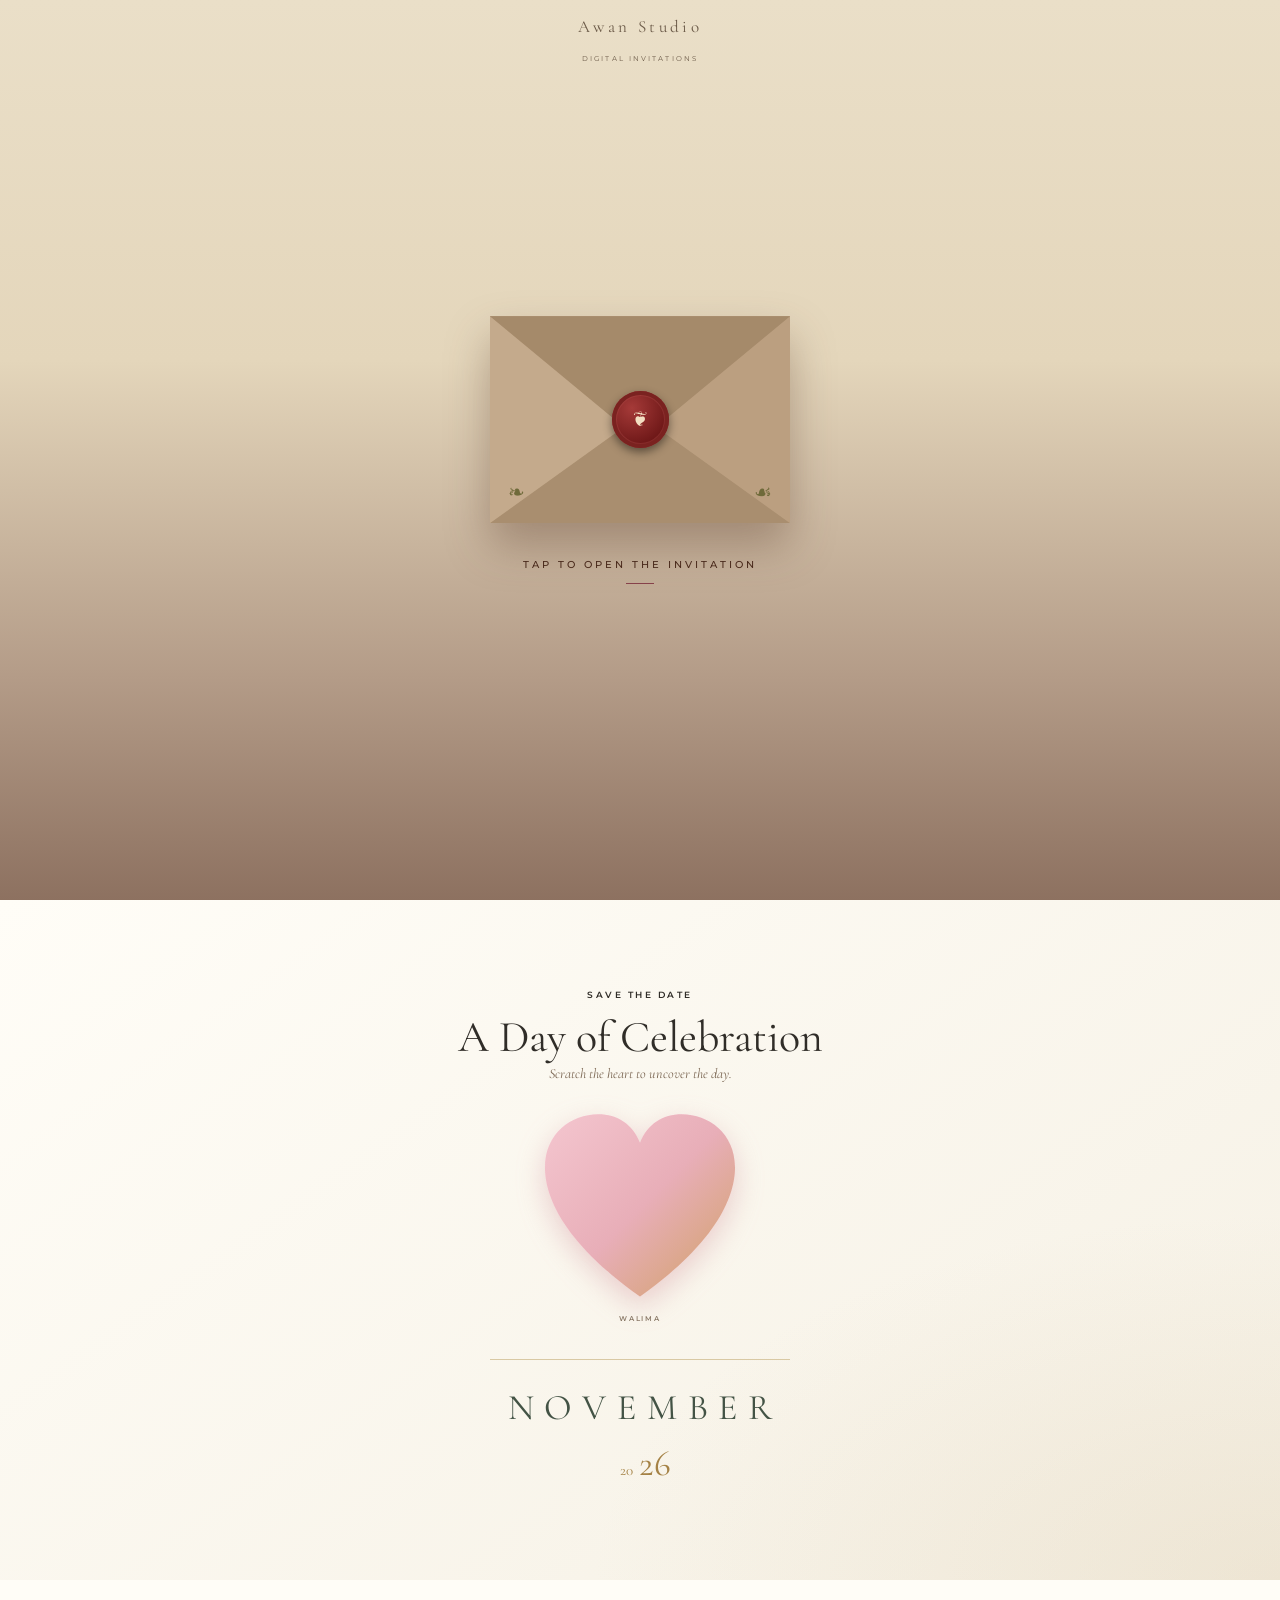
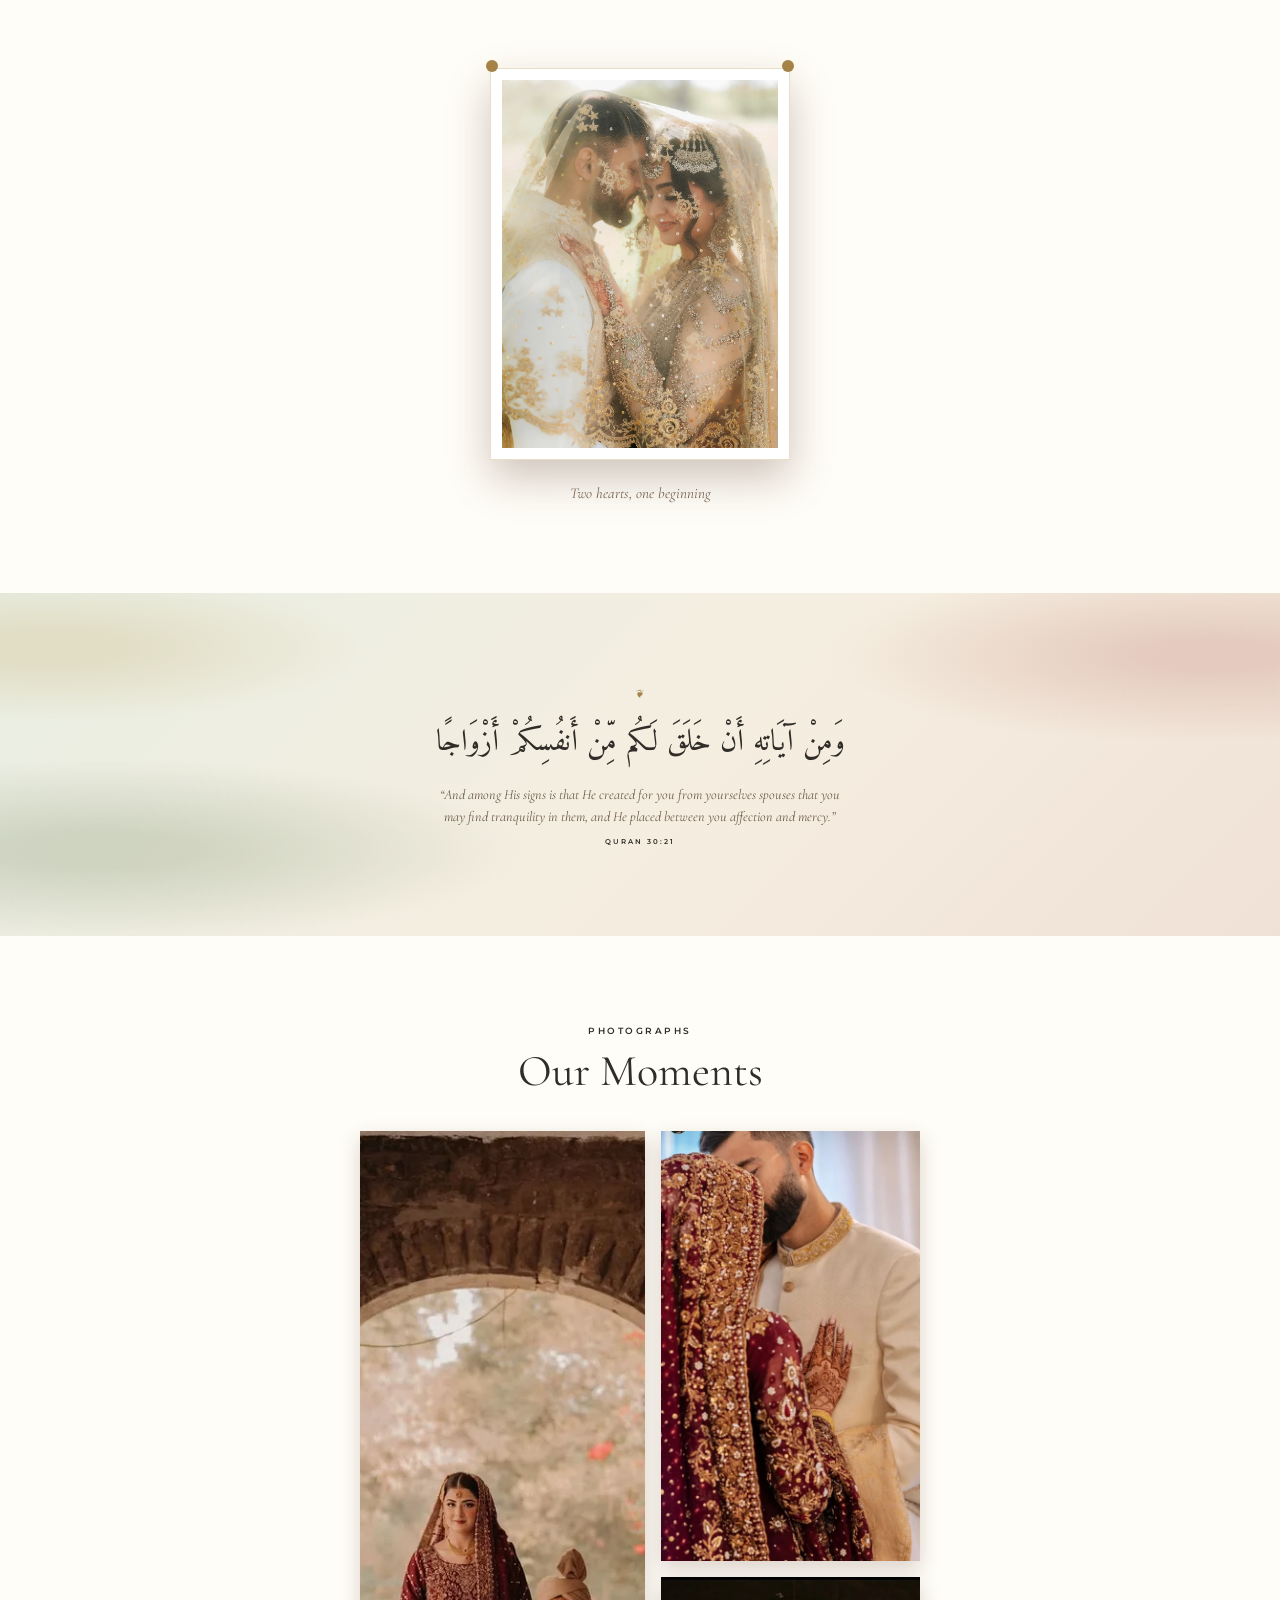
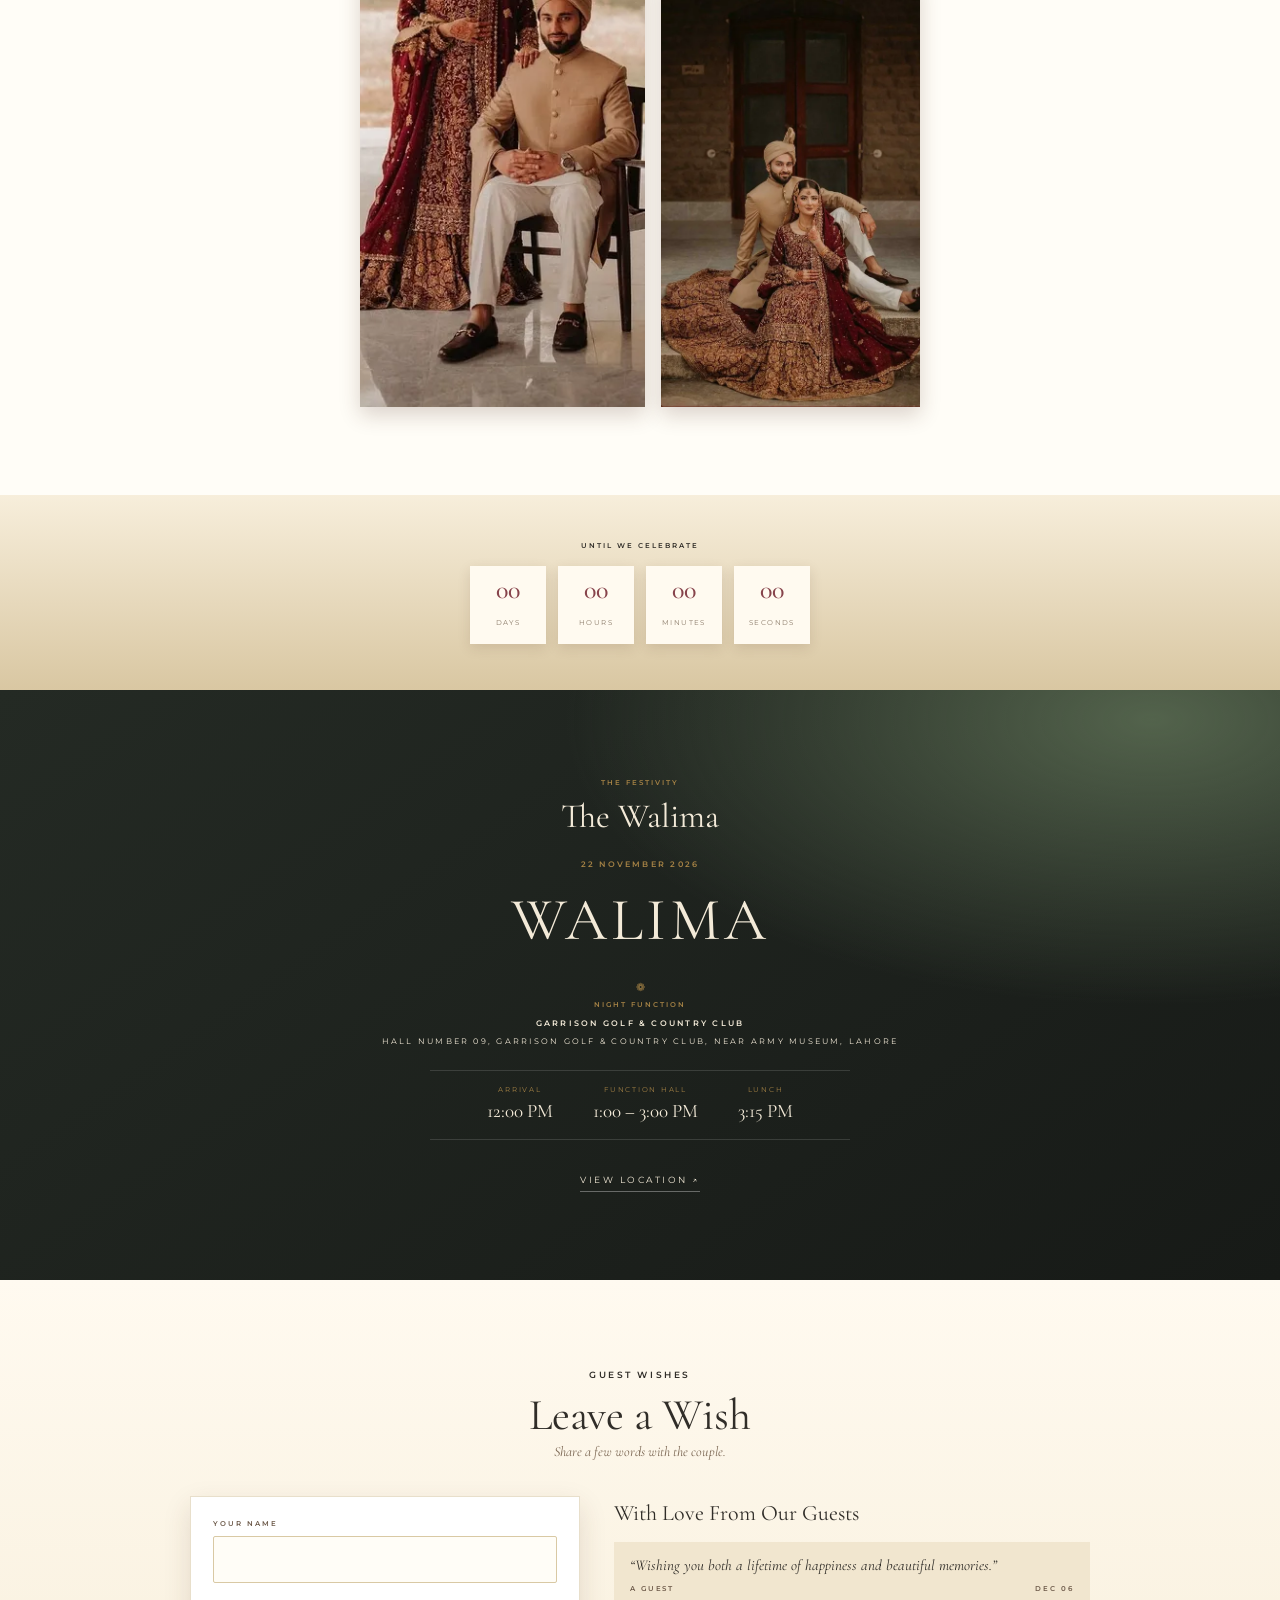
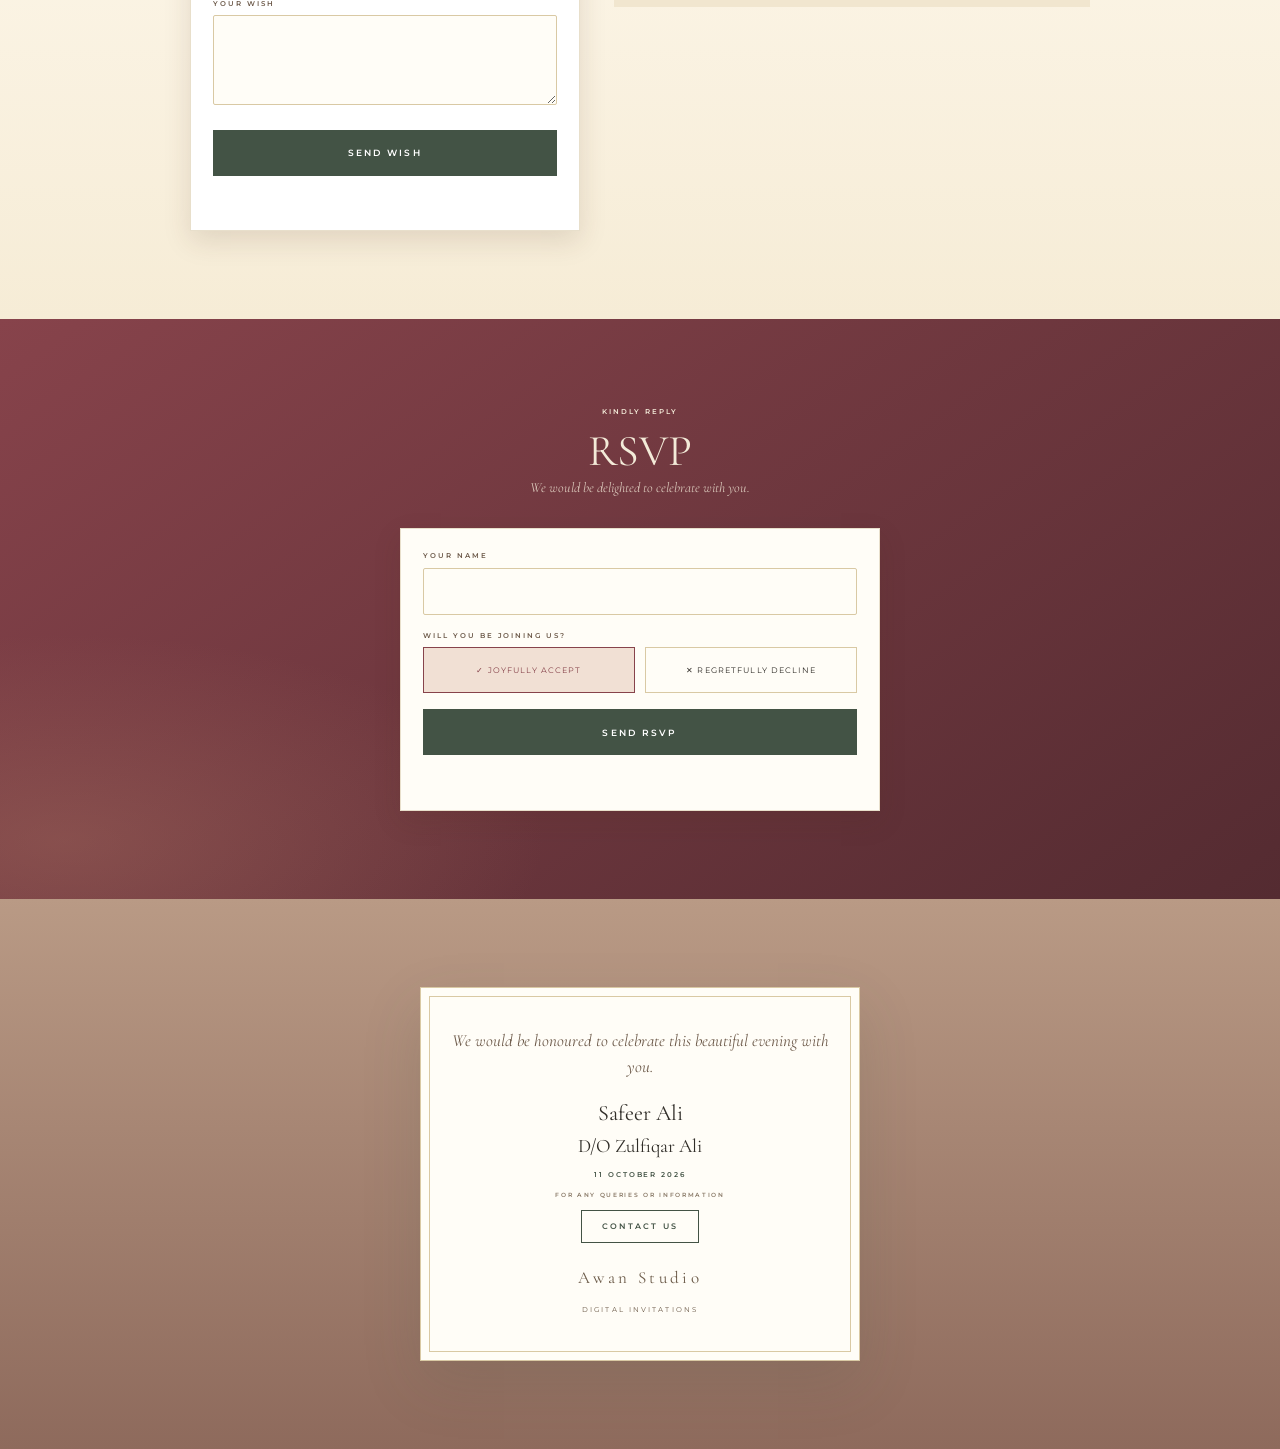
==== index.html @ 3b70296a "html file name updated" ====
<!doctype html>
<html lang="en">
  <head>
    <meta charset="utf-8" />
    <meta
      name="viewport"
      content="width=device-width, initial-scale=1, viewport-fit=cover"
    />
    <title>Walima Invitation</title>
    <link rel="stylesheet" href="/style.css" />
    <link
      href="https://fonts.googleapis.com/css2?family=Cormorant+Garamond:ital,wght@0,400;0,500;0,600;1,400&family=Montserrat:wght@400;500;600&family=Amiri&display=swap"
      rel="stylesheet"
    />
  </head>
  <body>
    <!-- ============ EDIT YOUR DETAILS HERE ============ -->
    <script>
      const CONFIG = {
        studio: "Awan Studio",
        name: "Safeer Ali",
        subtitle: "D/O Zulfiqar Ali",
        eventName: "Walima",
        dateISO: "22 Nov 2026",
        dateText: ["22nd", "November", "2026"],
        venue: "Garrison Golf & Country Club",
        address: "Hall Number 09, Garrison Golf & Country Club, Near Army Museum, Lahore",
        mapUrl: "https://maps.app.goo.gl/doRxfxPV8qxBjaGDA",
        times: [
          ["ARRIVAL", "12:00 PM"],
          ["FUNCTION HALL", "1:00 – 3:00 PM"],
          ["LUNCH", "3:15 PM"],
        ],
        whatsapp: "923041214513",
        photos: ["/couple.webp", "/img1.webp", "/img2.webp", "/img3.webp"], // put your photos in /img
      };
    </script>
    <!-- ================================================= -->

    <div id="cover" role="button" tabindex="0" aria-label="Open the invitation">
      <div class="brand">
        <b data-t="studio"></b><span>DIGITAL INVITATIONS</span>
      </div>
      <div class="env">
        <div class="e-body"></div>
        <div class="e-card"></div>
        <div class="e-l"></div>
        <div class="e-r"></div>
        <div class="e-b"></div>
        <div class="e-top">
          <div class="e-t" style="inset: 0; height: 100%"></div>
        </div>
        <div class="seal">❦</div>
        <span class="orn l">❧</span><span class="orn r">☙</span>
      </div>
      <div class="tap">TAP TO OPEN THE INVITATION</div>
    </div>

    <nav>
      <div class="brand">
        <b data-t="studio"></b><span>DIGITAL INVITATIONS</span>
      </div>
      <div class="lb">
        <a href="#home">Home</a><a href="#date">Date</a
        ><a href="#events">Events</a><a href="#wishes">Wishes</a>
      </div>
    </nav>

    <section id="home" class="botan">
      <div class="card">
        <div class="lb">Together with joy</div>
        <p class="s">
          We invite you to our <span data-t="eventName"></span> celebration
        </p>
        <h1 data-t="name"></h1>
        <div class="dot">❦</div>
        <h1 data-t="subtitle"></h1>
        <i
          >request the honour of your presence as two families come together in
          celebration</i
        >
        <div
          class="lb"
          style="margin-top: 22px; font-size: 7px; color: var(--gold)"
        >
          A celebration awaits…
        </div>
      </div>
    </section>

    <section id="date">
      <div class="lb">Save the date</div>
      <h2 style="margin-top: 10px">A Day of Celebration</h2>
      <p style="font-style: italic; font-size: 14px; color: #7a6652">
        Scratch the heart to uncover the day.
      </p>
      <svg width="0" height="0" style="position: absolute">
        <clipPath id="heart" clipPathUnits="objectBoundingBox">
          <path
            d="M0.5,0.96 C0.08,0.66 0,0.42 0,0.28 C0,0.1 0.14,0 0.28,0 C0.38,0 0.46,0.05 0.5,0.15 C0.54,0.05 0.62,0 0.72,0 C0.86,0 1,0.1 1,0.28 C1,0.42 0.92,0.66 0.5,0.96 Z"
          />
        </clipPath>
      </svg>
      <div class="scratch">
        <div class="in">
          <div class="u">
            <b id="dd"></b><span id="m"></span
            ><span id="y" style="font-size: 11px"></span>
          </div>
          <canvas
            id="scr"
            aria-label="Scratch the heart to reveal the date"
          ></canvas>
        </div>
      </div>
      <div
        class="lb"
        style="color: #8a7a68; font-size: 7px"
        data-t="eventUp"
      ></div>
      <div class="bigm" id="bm"></div>
    </section>

    <section id="photo">
      <div class="frame">
        <img
          class="ph"
          data-p="0"
          alt="The couple"
          onerror="this.removeAttribute('src')"
        />
      </div>
      <p class="cap">Two hearts, one beginning</p>
    </section>

    <section class="botan">
      <div class="dot">❦</div>
      <p class="ar">
        وَمِنْ آيَاتِهِ أَنْ خَلَقَ لَكُم مِّنْ أَنفُسِكُمْ أَزْوَاجًا
      </p>
      <p class="verse">
        “And among His signs is that He created for you from yourselves spouses
        that you may find tranquility in them, and He placed between you
        affection and mercy.”
      </p>
      <div class="lb" style="margin-top: 10px; font-size: 7px">Quran 30:21</div>
    </section>

    <section style="background: var(--cream)">
      <div class="lb">Photographs</div>
      <h2 style="margin-top: 8px">Our Moments</h2>
      <div class="moments">
        <img
          class="ph"
          data-p="1"
          alt="Couple"
          onerror="this.removeAttribute('src')"
        />
        <img
          class="ph"
          data-p="2"
          alt="Couple"
          onerror="this.removeAttribute('src')"
        />
        <img
          class="ph"
          data-p="3"
          alt="Couple"
          onerror="this.removeAttribute('src')"
        />
      </div>
    </section>

    <section id="count">
      <div class="lb" style="font-size: 7px">Until we celebrate</div>
      <div class="cd">
        <div><b id="cd">–</b><span>DAYS</span></div>
        <div><b id="ch">–</b><span>HOURS</span></div>
        <div><b id="cm">–</b><span>MINUTES</span></div>
        <div><b id="cs">–</b><span>SECONDS</span></div>
      </div>
    </section>

    <section id="events">
      <div class="lb" style="font-size: 7px">The festivity</div>
      <h2>The <span data-t="eventName"></span></h2>
      <div class="lb" id="evd" style="font-size: 8px"></div>
      <div class="big" data-t="eventUp"></div>
      <div class="dot">❁</div>
      <div class="lb" style="font-size: 7px">Night Function</div>
      <p
        class="lb"
        style="margin-top: 6px; font-size: 8px; color: #f3ead8"
        data-t="venue"
      ></p>
      <p
        class="lb"
        style="font-size: 8px; color: #f3ead8; font-weight: 400"
        data-t="address"
      ></p>
      <div class="times" id="times"></div>
      <a class="link" id="map" target="_blank" rel="noopener"
        >VIEW LOCATION ↗</a
      >
    </section>

    <section id="wishes">
      <div class="lb">Guest wishes</div>
      <h2 style="margin-top: 8px">Leave a Wish</h2>
      <p style="font-style: italic; font-size: 14px; color: #7a6652">
        Share a few words with the couple.
      </p>
      <div class="wrap two">
        <form class="fcard" id="wf">
          <label class="lb" for="wn">Your name</label
          ><input type="text" id="wn" required maxlength="60" />
          <label class="lb" for="ww">Your wish</label
          ><textarea id="ww" required maxlength="400"></textarea>
          <button class="btn">SEND WISH</button>
          <div class="msg" id="wm"></div>
        </form>
        <div class="wl">
          <h3>With Love From Our Guests</h3>
          <div id="wl"></div>
        </div>
      </div>
    </section>

    <section id="rsvp">
      <div class="lb" style="font-size: 7px">Kindly reply</div>
      <h2 style="margin-top: 8px">RSVP</h2>
      <p style="font-style: italic; font-size: 14px; opacity: 0.8">
        We would be delighted to celebrate with you.
      </p>
      <form class="fcard" id="rf" style="text-align: left">
        <label class="lb" for="rn">Your name</label
        ><input type="text" id="rn" required maxlength="60" />
        <label class="lb">Will you be joining us?</label>
        <div class="ch">
          <label
            ><input type="radio" name="a" value="y" checked />✓ JOYFULLY
            ACCEPT</label
          >
          <label
            ><input type="radio" name="a" value="n" />✕ REGRETFULLY
            DECLINE</label
          >
        </div>
        <button class="btn">SEND RSVP</button>
        <div class="msg" id="rm"></div>
      </form>
    </section>

    <section
      id="end"
      class="botan"
      style="background: linear-gradient(#b99a85, #8e6a5c)"
    >
      <div class="card">
        <p style="font-style: italic; font-size: 17px; color: #6d5a4a">
          We would be honoured to celebrate this beautiful evening with you.
        </p>
        <p style="font-size: 22px; margin-top: 16px" data-t="name"></p>
        <p style="font-size: 19px" data-t="subtitle"></p>
        <div class="lb" style="font-size: 7px; margin: 10px 0">
          11 October 2026
        </div>
        <div class="lb" style="font-size: 6px; color: #8a7a68">
          For any queries or information
        </div>
        <a class="wa lb" id="wa" target="_blank" rel="noopener">CONTACT US</a>
        <div class="brand" style="margin-top: 22px; color: #6b5a48">
          <b data-t="studio"></b><span>DIGITAL INVITATIONS</span>
        </div>
      </div>
    </section>

    <script>
      const $ = (s) => document.querySelector(s),
        C = CONFIG,
        D = new Date(C.dateISO);
      const T = { ...C, eventUp: C.eventName.toUpperCase() };
      document
        .querySelectorAll("[data-t]")
        .forEach((e) => (e.textContent = T[e.dataset.t]));
      document
        .querySelectorAll("[data-p]")
        .forEach((i) => (i.src = C.photos[i.dataset.p] || ""));
      document.title = `${C.name} — ${C.eventName} Invitation`;
      $("#dd").textContent = C.dateText[0];
      $("#m").textContent = C.dateText[1];
      $("#y").textContent = C.dateText[2];
      $("#bm").innerHTML =
        `${C.dateText[1].toUpperCase()}<div class="yr">${C.dateText[2].slice(0, 2)} <b>${C.dateText[2].slice(2)}</b></div>`;
      $("#evd").textContent =
        `${D.getDate()} ${C.dateText[1]} ${C.dateText[2]}`.toUpperCase();
      $("#times").innerHTML = C.times
        .map((t) => `<div><small>${t[0]}</small>${t[1]}</div>`)
        .join("");
      $("#map").href = C.mapUrl;
      $("#wa").href = "https://wa.me/" + C.whatsapp;

      const cv = $("#cover"),
        open = () => cv.classList.add("open");
      cv.onclick = open;
      cv.onkeydown = (e) => (e.key === "Enter" || e.key === " ") && open();

      function tick() {
        const ms = Math.max(0, D - Date.now()),
          p = (n) => String(n).padStart(2, "0");
        $("#cd").textContent = p(Math.floor(ms / 864e5));
        $("#ch").textContent = p(Math.floor(ms / 36e5) % 24);
        $("#cm").textContent = p(Math.floor(ms / 6e4) % 60);
        $("#cs").textContent = p(Math.floor(ms / 1e3) % 60);
      }
      tick();
      setInterval(tick, 1000);

      (function () {
        const c = $("#scr"),
          x = c.getContext("2d");
        let down = false;
        function paint() {
          const r = c.getBoundingClientRect();
          c.width = r.width;
          c.height = r.height;
          const g = x.createLinearGradient(0, 0, c.width, c.height);
          g.addColorStop(0, "#f4c6cf");
          g.addColorStop(0.5, "#e8aeb8");
          g.addColorStop(1, "#cfa05f");
          x.fillStyle = g;
          x.fillRect(0, 0, c.width, c.height);
        }
        const at = (e) => {
          if (!down) return;
          const r = c.getBoundingClientRect();
          x.globalCompositeOperation = "destination-out";
          x.beginPath();
          x.arc(e.clientX - r.left, e.clientY - r.top, 18, 0, 7);
          x.fill();
        };
        c.onpointerdown = (e) => {
          down = true;
          c.setPointerCapture(e.pointerId);
          at(e);
        };
        c.onpointermove = at;
        c.onpointerup = () => (down = false);
        paint();
        addEventListener("resize", () => {
          x.globalCompositeOperation = "source-over";
          paint();
        });
      })();

      const ld = (k) => {
        try {
          return JSON.parse(localStorage.getItem(k)) || [];
        } catch {
          return [];
        }
      };
      const sv = (k, v) => {
        try {
          localStorage.setItem(k, JSON.stringify(v));
        } catch {}
      };
      const esc = (s) =>
        s.replace(
          /[&<>"']/g,
          (c) =>
            ({
              "&": "&amp;",
              "<": "&lt;",
              ">": "&gt;",
              '"': "&quot;",
              "'": "&#39;",
            })[c],
        );
      const mon = (d) =>
        d
          .toLocaleString("en", { month: "short", day: "2-digit" })
          .toUpperCase();
      const sample = [
        {
          n: "A GUEST",
          w: "Wishing you both a lifetime of happiness and beautiful memories.",
          d: mon(new Date()),
        },
      ];
      function show() {
        $("#wl").innerHTML = [...ld("wishes"), ...sample]
          .map(
            (w) =>
              `<div class="w">“${esc(w.w)}”<div><span class="lb">${esc(w.n).toUpperCase()}</span><span class="lb">${w.d}</span></div></div>`,
          )
          .join("");
      }
      $("#wf").onsubmit = (e) => {
        e.preventDefault();
        const l = ld("wishes");
        l.unshift({
          n: $("#wn").value.trim(),
          w: $("#ww").value.trim(),
          d: mon(new Date()),
        });
        sv("wishes", l);
        e.target.reset();
        show();
        $("#wm").textContent = "Thank you! Your wish has been added.";
      };
      show();
      $("#rf").onsubmit = (e) => {
        e.preventDefault();
        const y = e.target.a.value === "y";
        const t = `${$("#rn").value.trim()} — ${y ? "joyfully accepts" : "regretfully declines"} the ${C.eventName} invitation (${C.dateText.join(" ")}).`;
        $("#rm").textContent =
          "Thank you! Opening WhatsApp to send your reply…";
        window.open(
          `https://wa.me/${C.whatsapp}?text=${encodeURIComponent(t)}`,
          "_blank",
        );
      };
    </script>
  </body>
</html>
---- style.css ----
:root {
        --cream: #fffdf7;
        --paper: #f3efe4;
        --brown: #435345;
        --wine: #87434b;
        --gold: #a58245;
        --ink: #302d28;
      }
      * {
        box-sizing: border-box;
        margin: 0;
      }
      html {
        scroll-behavior: smooth;
      }
      body {
        background: var(--cream);
        color: var(--ink);
        font-family: "Cormorant Garamond", Georgia, serif;
        font-size: 19px;
        line-height: 1.55;
        text-align: center;
      }
      .lb {
        font-family: "Montserrat", sans-serif;
        font-size: 9px;
        letter-spacing: 0.28em;
        font-weight: 600;
        text-transform: uppercase;
      }
      h1,
      h2 {
        font-weight: 400;
        line-height: 1.15;
      }
      h2 {
        font-size: clamp(30px, 6vw, 44px);
      }
      section {
        padding: 80px 22px;
      }
      .wrap {
        max-width: 900px;
        margin: auto;
      }
      :focus-visible {
        outline: 2px solid var(--gold);
        outline-offset: 3px;
      }

      /* ===== ENVELOPE COVER ===== */
      #cover {
        position: fixed;
        inset: 0;
        z-index: 60;
        background: linear-gradient(
          #eadfc8 0%,
          #e4d6bb 40%,
          #b49c88 75%,
          #8d7160 100%
        );
        display: flex;
        flex-direction: column;
        align-items: center;
        justify-content: center;
        gap: 34px;
        cursor: pointer;
        transition:
          opacity 0.8s 0.9s,
          visibility 0s 1.7s;
      }
      #cover.open {
        opacity: 0;
        visibility: hidden;
      }
      #cover .brand {
        position: absolute;
        top: 14px;
        color: #6b5a48;
      }
      .brand b {
        display: block;
        font-weight: 400;
        font-size: 17px;
        letter-spacing: 0.2em;
        font-family: "Cormorant Garamond";
      }
      .brand span {
        font-family: Montserrat;
        font-size: 7px;
        letter-spacing: 0.3em;
      }
      .env {
        position: relative;
        width: min(300px, 78vw);
        aspect-ratio: 1.45;
        animation: float 4s ease-in-out infinite;
        filter: drop-shadow(0 22px 22px #4a2a1c55);
      }
      @keyframes float {
        50% {
          transform: translateY(-8px);
        }
      }
      .env > * {
        position: absolute;
        inset: 0;
      }
      .e-body {
        background: #b89c7c;
      }
      .e-card {
        inset: 6% 7%;
        background: var(--cream);
        transition: transform 1s 0.5s;
      }
      .e-l {
        background: #c4aa8c;
        clip-path: polygon(0 0, 52% 52%, 0 100%);
      }
      .e-r {
        background: #bb9f80;
        clip-path: polygon(100% 0, 48% 52%, 100% 100%);
      }
      .e-b {
        background: #a98e6f;
        clip-path: polygon(0 100%, 50% 48%, 100% 100%);
      }
      .e-t {
        background: #a58a6a;
        clip-path: polygon(0 0, 100% 0, 50% 60%);
        transform-origin: top;
        transition:
          transform 0.7s,
          z-index 0s 0.35s;
        z-index: 3;
        height: auto;
      }
      .e-top {
        inset: 0 0 auto 0;
        height: 100%;
      }
      .seal {
        inset: auto;
        left: 50%;
        top: 50%;
        width: 19%;
        aspect-ratio: 1;
        margin: -9.5% 0 0 -9.5%;
        border-radius: 50%;
        background: radial-gradient(circle at 35% 30%, #a53a38, #6d1717 70%);
        box-shadow:
          0 4px 10px #0007,
          inset 0 0 0 4px #7a2220,
          inset 0 0 0 5px #b1504b55;
        color: #f3dfc2;
        display: flex;
        align-items: center;
        justify-content: center;
        font-size: 20px;
        z-index: 4;
        transition: opacity 0.3s;
      }
      .orn {
        inset: auto;
        bottom: 7%;
        color: #6f6a3a;
        font-size: 20px;
        z-index: 2;
      }
      .orn.l {
        left: 6%;
      }
      .orn.r {
        right: 6%;
      }
      #cover.open .e-t {
        transform: rotateX(180deg);
        z-index: 1;
      }
      #cover.open .seal {
        opacity: 0;
      }
      #cover.open .e-card {
        transform: translateY(-70%);
      }
      .tap {
        color: #4a2a1c;
        font-family: Montserrat;
        font-size: 10px;
        letter-spacing: 0.3em;
        font-weight: 500;
      }
      .tap:after {
        content: "";
        display: block;
        width: 28px;
        height: 1px;
        background: var(--wine);
        margin: 10px auto 0;
      }

      /* ===== NAV ===== */
      nav {
        position: fixed;
        top: 0;
        left: 0;
        right: 0;
        z-index: 20;
        display: flex;
        justify-content: space-between;
        align-items: center;
        padding: calc(12px + env(safe-area-inset-top, 0px)) 20px 12px;
        color: var(--brown);
      }
      nav .brand {
        text-align: left;
      }
      nav div:last-child {
        display: flex;
        gap: 22px;
      }
      nav a {
        color: inherit;
        text-decoration: none;
      }

      /* ===== HERO ===== */
      .botan {
        background:
          radial-gradient(circle at 8% 70%, #bfa98a55 0 8%, #0000 22%),
          radial-gradient(circle at 95% 15%, #9a7b6455 0 6%, #0000 18%),
          radial-gradient(circle at 3% 20%, #8a8f6a55 0 6%, #0000 16%),
          linear-gradient(#e9dcc3, #efe4cf);
      }
      #home {
        padding-top: 96px;
      }
      .card {
        background: var(--cream);
        max-width: 360px;
        margin: auto;
        padding: 44px 26px;
        box-shadow: 0 18px 40px #4a2a1c33;
        outline: 1px solid #d9c9a4;
        outline-offset: -10px;
      }
      .card .lb {
        color: var(--brown);
        font-size: 8px;
      }
      .card p.s {
        font-size: 15px;
        margin: 6px 0 14px;
      }
      .card h1 {
        font-size: 34px;
        color: #2b2019;
      }
      .card i {
        font-size: 13px;
        color: #6d5a4a;
        display: block;
        margin-top: 14px;
      }
      .dot {
        color: var(--gold);
        font-size: 11px;
        margin: 4px 0;
      }
      #date {
        background: linear-gradient(#fff9ec, #f3e7cd);
      }
      .scratch {
        position: relative;
        width: min(170px, 50vw);
        aspect-ratio: 1;
        margin: 30px auto 10px;
        filter: drop-shadow(0 10px 14px #c97a8a55);
      }
      .scratch .in {
        position: absolute;
        inset: 0;
        clip-path: url(#heart);
      }
      .scratch .u,
      .scratch canvas {
        position: absolute;
        inset: 0;
        width: 100%;
        height: 100%;
      }
      .u {
        background: linear-gradient(#fde3e6, #f7c9d1);
        display: flex;
        flex-direction: column;
        align-items: center;
        justify-content: center;
        font-style: italic;
        padding-bottom: 14%;
        color: var(--wine);
        line-height: 1.15;
      }
      .u b {
        font-size: 24px;
        font-weight: 500;
        font-style: normal;
      }
      .u span {
        font-size: 14px;
      }
      .bigm {
        border-top: 1px solid #d9c9a4;
        max-width: 300px;
        margin: 34px auto 0;
        padding-top: 20px;
        font-size: 36px;
        letter-spacing: 0.3em;
        color: var(--brown);
        padding-left: 0.3em;
      }
      .yr {
        color: var(--gold);
        font-size: 15px;
        letter-spacing: 0.05em;
      }
      .yr b {
        font-size: 36px;
        font-weight: 400;
      }
      canvas {
        touch-action: none;
        cursor: crosshair;
      }
      #photo {
        background: var(--cream);
      }
      .frame {
        position: relative;
        max-width: 300px;
        margin: auto;
        background: #fff;
        padding: 10px;
        box-shadow: 0 18px 40px #4a2a1c44;
      }
      .frame:before,
      .frame:after {
        content: "";
        position: absolute;
        top: -9px;
        width: 12px;
        height: 12px;
        border-radius: 50%;
        background: var(--gold);
      }
      .frame:before {
        left: -5px;
      }
      .frame:after {
        right: -5px;
      }
      .ph {
        display: block;
        width: 100%;
        aspect-ratio: 3/4;
        object-fit: cover;
        background: linear-gradient(160deg, #d8c7a3, #a08a6c);
      }
      .cap {
        font-style: italic;
        font-size: 15px;
        color: #7a6652;
        margin-top: 22px;
      }
      .ar {
        font-family: Amiri, serif;
        font-size: 30px;
        direction: rtl;
        margin: 14px 0;
      }
      .verse {
        font-style: italic;
        font-size: 14px;
        max-width: 420px;
        margin: auto;
        color: #6d5a4a;
      }
      .moments {
        display: grid;
        grid-template-columns: 1.1fr 1fr;
        grid-template-rows: 1fr 1fr;
        gap: 14px;
        max-width: 560px;
        margin: 34px auto 0;
      }
      .moments .ph {
        box-shadow: 0 8px 20px #4a2a1c33;
        height: 100%;
        aspect-ratio: auto;
        min-height: 170px;
      }
      .moments .ph:first-child {
        grid-row: span 2;
      }
      #count {
        background: linear-gradient(#f7eedb, #d9c7a2);
        padding: 46px 20px;
      }
      .cd {
        display: flex;
        justify-content: center;
        gap: 10px;
        margin-top: 14px;
      }
      .cd div {
        background: #fffaf0;
        width: 54px;
        padding: 8px 0;
        box-shadow: 0 4px 12px #4a2a1c22;
      }
      .cd b {
        display: block;
        font-size: 26px;
        font-weight: 500;
        color: var(--wine);
        line-height: 1.1;
      }
      .cd span {
        font-family: Montserrat;
        font-size: 6px;
        letter-spacing: 0.2em;
        color: #8a7a68;
      }

      /* ===== EVENTS (dark) ===== */
      #events {
        background:
          radial-gradient(circle at 90% 5%, #2b211b, #0000 30%), #14100d;
        color: #f3ead8;
      }
      #events .lb {
        color: var(--gold);
      }
      #events h2 {
        margin: 8px 0 22px;
        font-size: 34px;
      }
      #events .big {
        font-size: clamp(40px, 9vw, 60px);
        letter-spacing: 0.06em;
        margin: 4px 0 12px;
      }
      .times {
        display: flex;
        justify-content: center;
        gap: 34px;
        margin: 22px 0;
        border-top: 1px solid #fff2;
        border-bottom: 1px solid #fff2;
        padding: 14px 0;
        max-width: 420px;
        margin-inline: auto;
      }
      .times small {
        display: block;
        font-family: Montserrat;
        font-size: 7px;
        letter-spacing: 0.25em;
        color: var(--gold);
      }
      .link {
        display: inline-block;
        color: #f3ead8;
        font-family: Montserrat;
        font-size: 9px;
        letter-spacing: 0.28em;
        text-decoration: none;
        border-bottom: 1px solid #fff5;
        padding-bottom: 4px;
      }

      /* ===== WISHES ===== */
      #wishes {
        background: linear-gradient(#fffaf0, #f6ecd6);
      }
      .two {
        display: grid;
        grid-template-columns: 1fr 1.2fr;
        gap: 30px;
        text-align: left;
        margin-top: 34px;
        align-items: start;
      }
      .fcard {
        background: #fff;
        padding: 22px;
        box-shadow: 0 10px 26px #4a2a1c22;
      }
      label.lb {
        display: block;
        margin: 0 0 6px;
        color: #6d5a4a;
        font-size: 7px;
      }
      input[type="text"],
      textarea {
        width: 100%;
        font: inherit;
        font-size: 17px;
        padding: 9px 12px;
        border: 1px solid #d9c9a4;
        background: #fffdf7;
        margin-bottom: 16px;
        color: var(--ink);
      }
      textarea {
        min-height: 90px;
        resize: vertical;
      }
      .btn {
        width: 100%;
        background: var(--brown);
        color: #fff;
        border: 0;
        padding: 13px;
        font-family: Montserrat;
        font-size: 9px;
        letter-spacing: 0.25em;
        font-weight: 600;
        cursor: pointer;
      }
      .btn:hover {
        background: var(--wine);
      }
      .wl h3 {
        font-weight: 400;
        font-size: 22px;
        margin-bottom: 12px;
      }
      .w {
        background: #f1e6cf;
        padding: 12px 16px;
        margin-bottom: 10px;
        font-style: italic;
        font-size: 15px;
      }
      .w div {
        display: flex;
        justify-content: space-between;
        font-style: normal;
        margin-top: 6px;
        color: #6d5a4a;
      }
      .w .lb {
        font-size: 7px;
      }
      .msg {
        min-height: 1.4em;
        color: var(--gold);
        margin-top: 10px;
        text-align: center;
        font-size: 16px;
      }

      /* ===== RSVP ===== */
      #rsvp {
        background:
          radial-gradient(circle at 5% 90%, #7a3a2a55, #0000 25%),
          linear-gradient(#5a1c1a, #3a1010);
        color: #f3ead8;
      }
      #rsvp .fcard {
        max-width: 480px;
        margin: 30px auto 0;
        background: var(--cream);
        color: var(--ink);
      }
      .ch {
        display: grid;
        grid-template-columns: 1fr 1fr;
        gap: 10px;
        margin-bottom: 16px;
      }
      .ch label {
        border: 1px solid #d9c9a4;
        padding: 10px 4px;
        font-family: Montserrat;
        font-size: 8px;
        letter-spacing: 0.14em;
        text-align: center;
        cursor: pointer;
        background: #fffdf7;
        margin: 0;
      }
      .ch input {
        display: none;
      }
      .ch label:has(input:checked) {
        border-color: var(--wine);
        background: #f1e0d4;
        color: var(--wine);
      }

      /* ===== CLOSING ===== */
      #end {
        background: linear-gradient(#b99a85, #8e6a5c);
      }
      #end .card {
        max-width: 440px;
        padding: 40px 28px;
      }
      .wa {
        display: inline-block;
        margin-top: 10px;
        border: 1px solid var(--brown);
        padding: 9px 20px;
        color: var(--brown);
        text-decoration: none;
      }
      @media (max-width: 640px) {
        .two {
          grid-template-columns: 1fr;
        }
        nav div:last-child {
          gap: 12px;
        }
      }

      /* ===== POLISH AND RESPONSIVE LAYOUT ===== */
      body {
        overflow-x: hidden;
        font-size: clamp(17px, 2.2vw, 19px);
      }
      section {
        padding: clamp(54px, 8vw, 88px) clamp(16px, 4vw, 28px);
        scroll-margin-top: 64px;
      }
      .wrap {
        width: min(100%, 900px);
      }
      .botan {
        background:
          radial-gradient(ellipse at 8% 75%, #8c9a7950 0 5%, #0000 25%),
          radial-gradient(ellipse at 94% 18%, #c78e8250 0 4%, #0000 22%),
          radial-gradient(ellipse at 4% 16%, #c7b27545 0 4%, #0000 18%),
          linear-gradient(135deg, #e9eee3, #f5eee0 55%, #f0e1d6);
      }
      nav {
        padding: calc(10px + env(safe-area-inset-top, 0px)) 24px 10px;
        background: #fffdf7e8;
        box-shadow: 0 1px 14px #302d2814;
        backdrop-filter: blur(12px);
      }
      nav .brand b {
        font-size: 15px;
      }
      nav .brand span {
        font-size: 6px;
      }
      nav div:last-child {
        gap: clamp(14px, 2.5vw, 26px);
      }
      nav a {
        padding: 8px 0;
        transition: color 180ms ease;
      }
      nav a:hover {
        color: var(--wine);
      }
      #home {
        min-height: 100svh;
        display: grid;
        place-items: center;
        padding-top: 112px;
      }
      .card {
        width: min(100%, 440px);
        padding: clamp(34px, 7vw, 52px) clamp(22px, 6vw, 42px);
        border: 1px solid #d9c9a4;
        box-shadow: 0 22px 55px #43534526;
      }
      .card h1 {
        overflow-wrap: anywhere;
      }
      h2 {
        text-wrap: balance;
      }
      #date {
        background:
          radial-gradient(ellipse at 100% 100%, #d8c6a544, #0000 38%),
          linear-gradient(145deg, #fffdf7, #f5f0e4);
      }
      .scratch {
        width: min(190px, 52vw);
      }
      .frame {
        width: min(100%, 330px);
        border: 1px solid #e8dfcb;
        padding: 11px;
      }
      .ph {
        min-width: 0;
      }
      .moments {
        grid-template-rows: repeat(2, minmax(130px, 1fr));
        width: min(100%, 620px);
        gap: clamp(8px, 2vw, 16px);
      }
      #events {
        background:
          radial-gradient(ellipse at 90% 5%, #53634c 0, #0000 36%),
          linear-gradient(145deg, #242a24, #171a17);
      }
      #events [data-t="address"] {
        max-width: 560px;
        margin: 4px auto 0;
        line-height: 1.8;
      }
      .times {
        width: min(100%, 500px);
        gap: clamp(12px, 5vw, 40px);
      }
      .two {
        grid-template-columns: minmax(0, 0.9fr) minmax(0, 1.1fr);
        gap: clamp(18px, 4vw, 34px);
      }
      .fcard {
        min-width: 0;
        border: 1px solid #e8dfcb;
      }
      input[type="text"],
      textarea {
        min-width: 0;
        border-radius: 2px;
      }
      input[type="text"]:focus,
      textarea:focus {
        border-color: var(--brown);
        outline: 2px solid #43534522;
      }
      .btn {
        min-height: 46px;
        transition: background 180ms ease, transform 180ms ease;
      }
      .btn:hover {
        transform: translateY(-1px);
      }
      .ch label {
        display: flex;
        align-items: center;
        justify-content: center;
        min-height: 46px;
        line-height: 1.6;
      }
      .ar {
        max-width: 100%;
        font-size: clamp(24px, 5vw, 30px);
        line-height: 1.8;
      }
      .cd {
        gap: clamp(6px, 2vw, 12px);
      }
      .cd div {
        width: clamp(58px, 15vw, 76px);
        padding: 10px 4px;
      }
      .cd span {
        font-size: 7px;
      }
      #rsvp {
        background:
          radial-gradient(ellipse at 5% 90%, #b17b6755, #0000 28%),
          linear-gradient(145deg, #87434b, #542b31);
      }
      #end {
        background: linear-gradient(135deg, #d8c9aa, #b89d85 58%, #936f63);
      }
      @media (max-width: 640px) {
        nav {
          padding: calc(8px + env(safe-area-inset-top, 0px)) 14px 8px;
        }
        nav .brand b {
          font-size: 12px;
          letter-spacing: 0.12em;
        }
        nav .brand span {
          display: none;
        }
        nav div:last-child {
          gap: clamp(9px, 3vw, 16px);
          font-size: 8px;
          letter-spacing: 0.12em;
        }
        #home {
          padding-top: 96px;
        }
        .two {
          grid-template-columns: minmax(0, 1fr);
        }
        .wl h3 {
          text-align: center;
        }
        .moments {
          grid-template-rows: repeat(2, minmax(110px, 1fr));
        }
        .times {
          flex-wrap: wrap;
          row-gap: 14px;
        }
        .times > div {
          min-width: 94px;
        }
        #events .big {
          overflow-wrap: anywhere;
        }
      }
      @media (max-width: 380px) {
        nav {
          padding-inline: 10px;
        }
        nav div:last-child {
          gap: 8px;
          font-size: 7px;
          letter-spacing: 0.08em;
        }
        nav .brand b {
          font-size: 11px;
        }
        .ch {
          grid-template-columns: 1fr;
        }
        .cd div {
          width: min(21vw, 66px);
        }
      }
      @media (prefers-reduced-motion: reduce) {
        * {
          animation: none !important;
          transition: none !important;
        }
      }
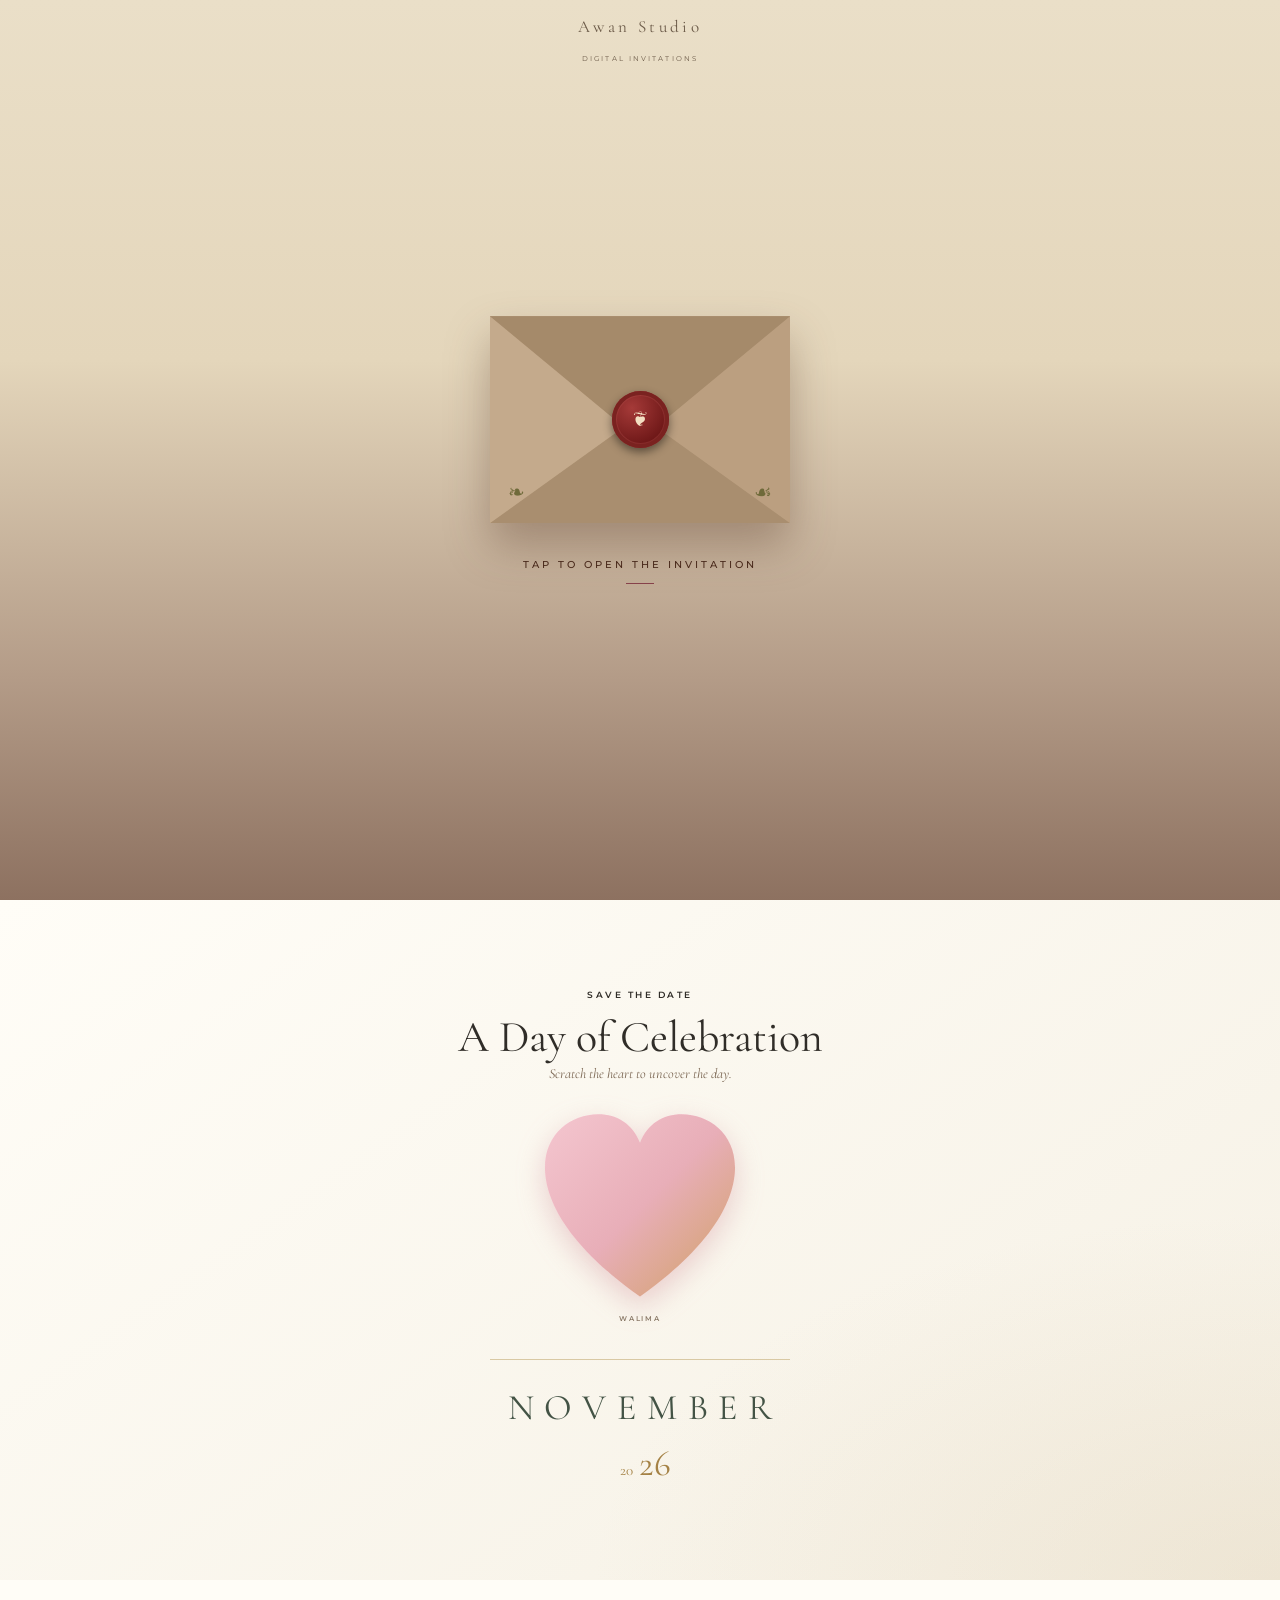
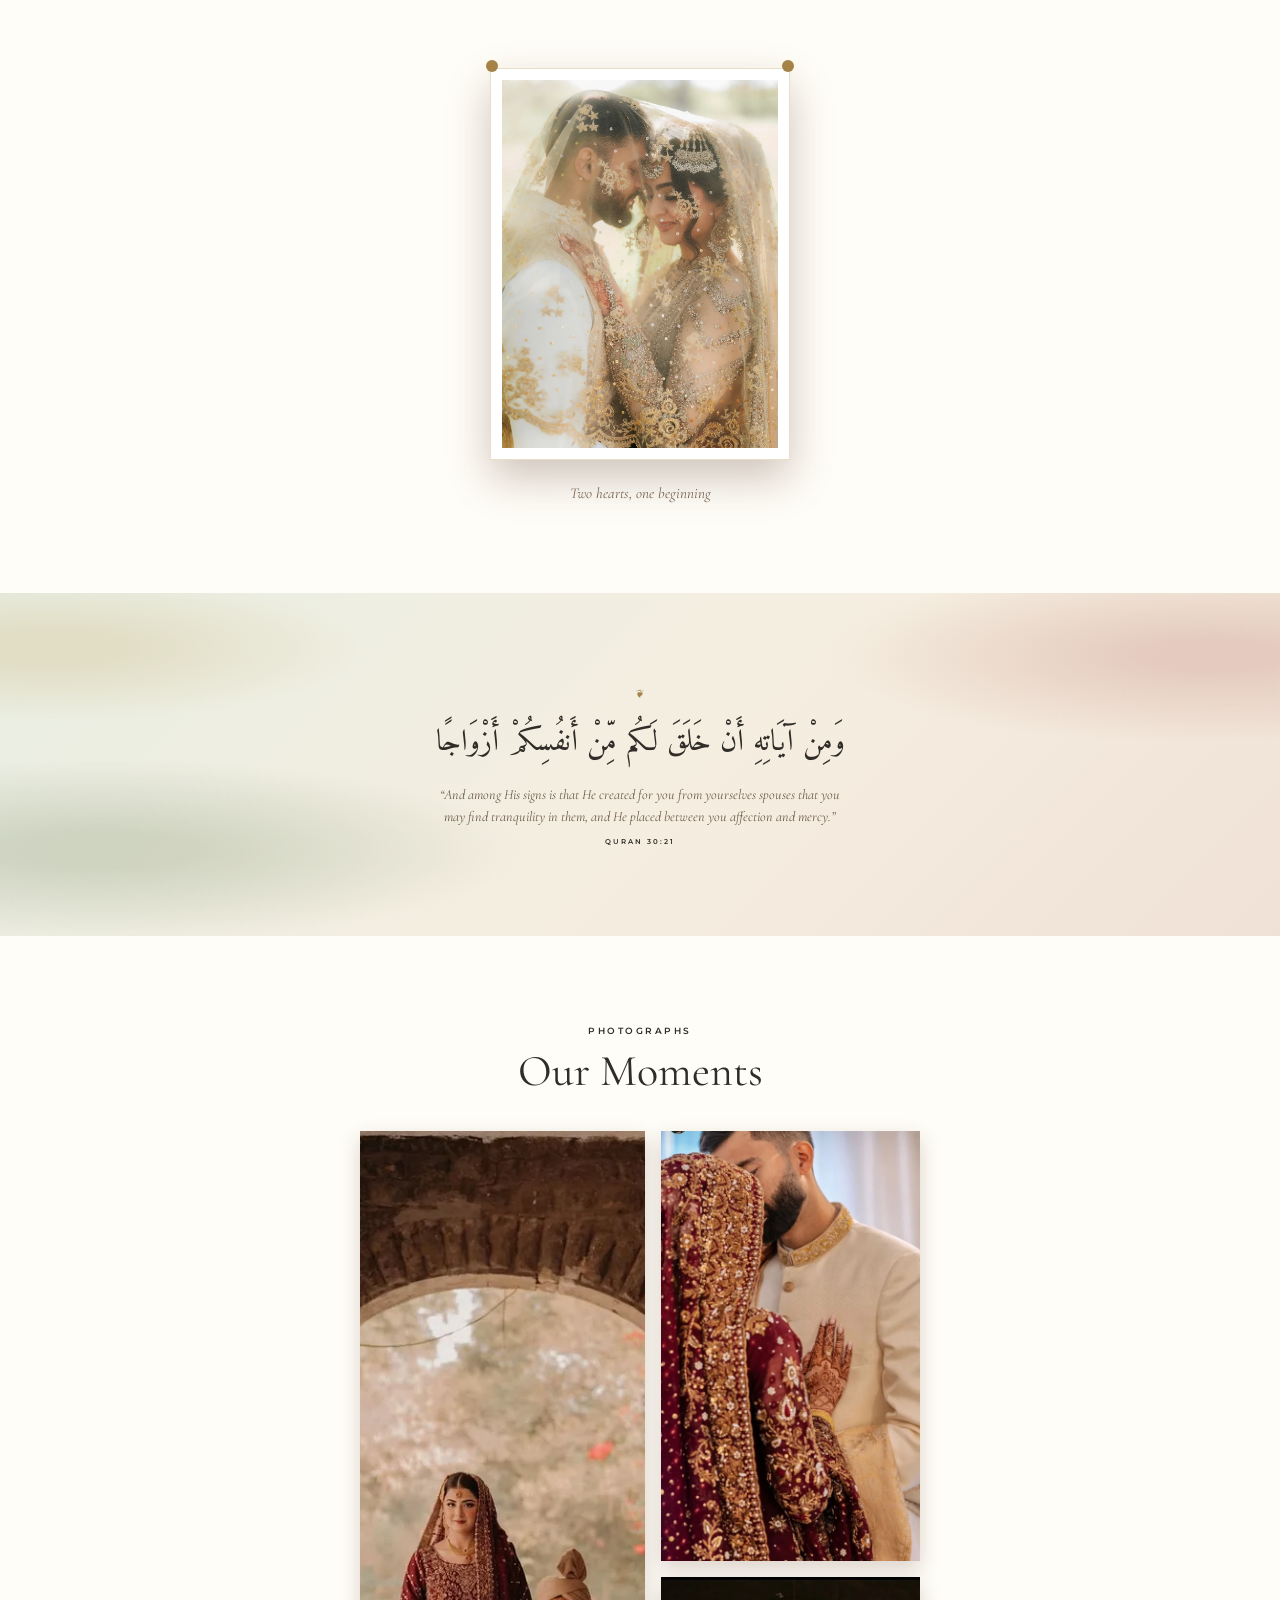
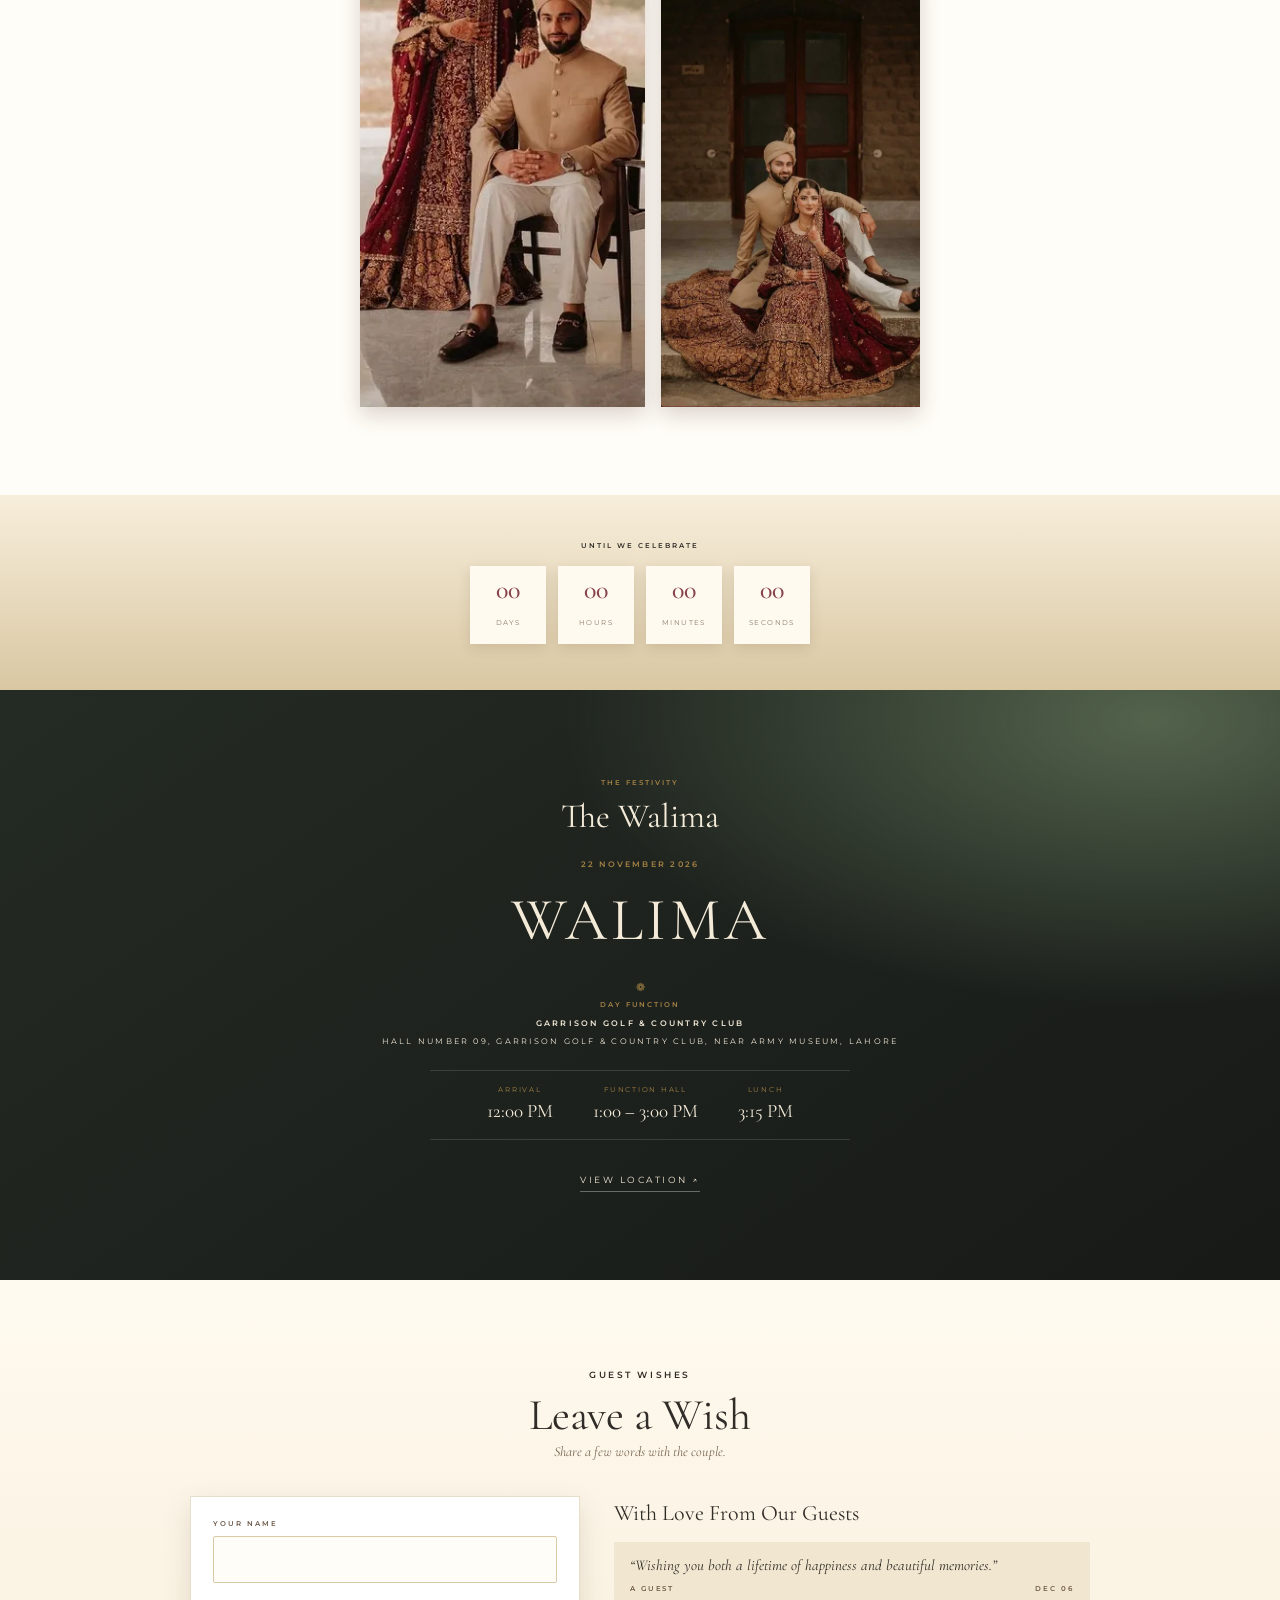
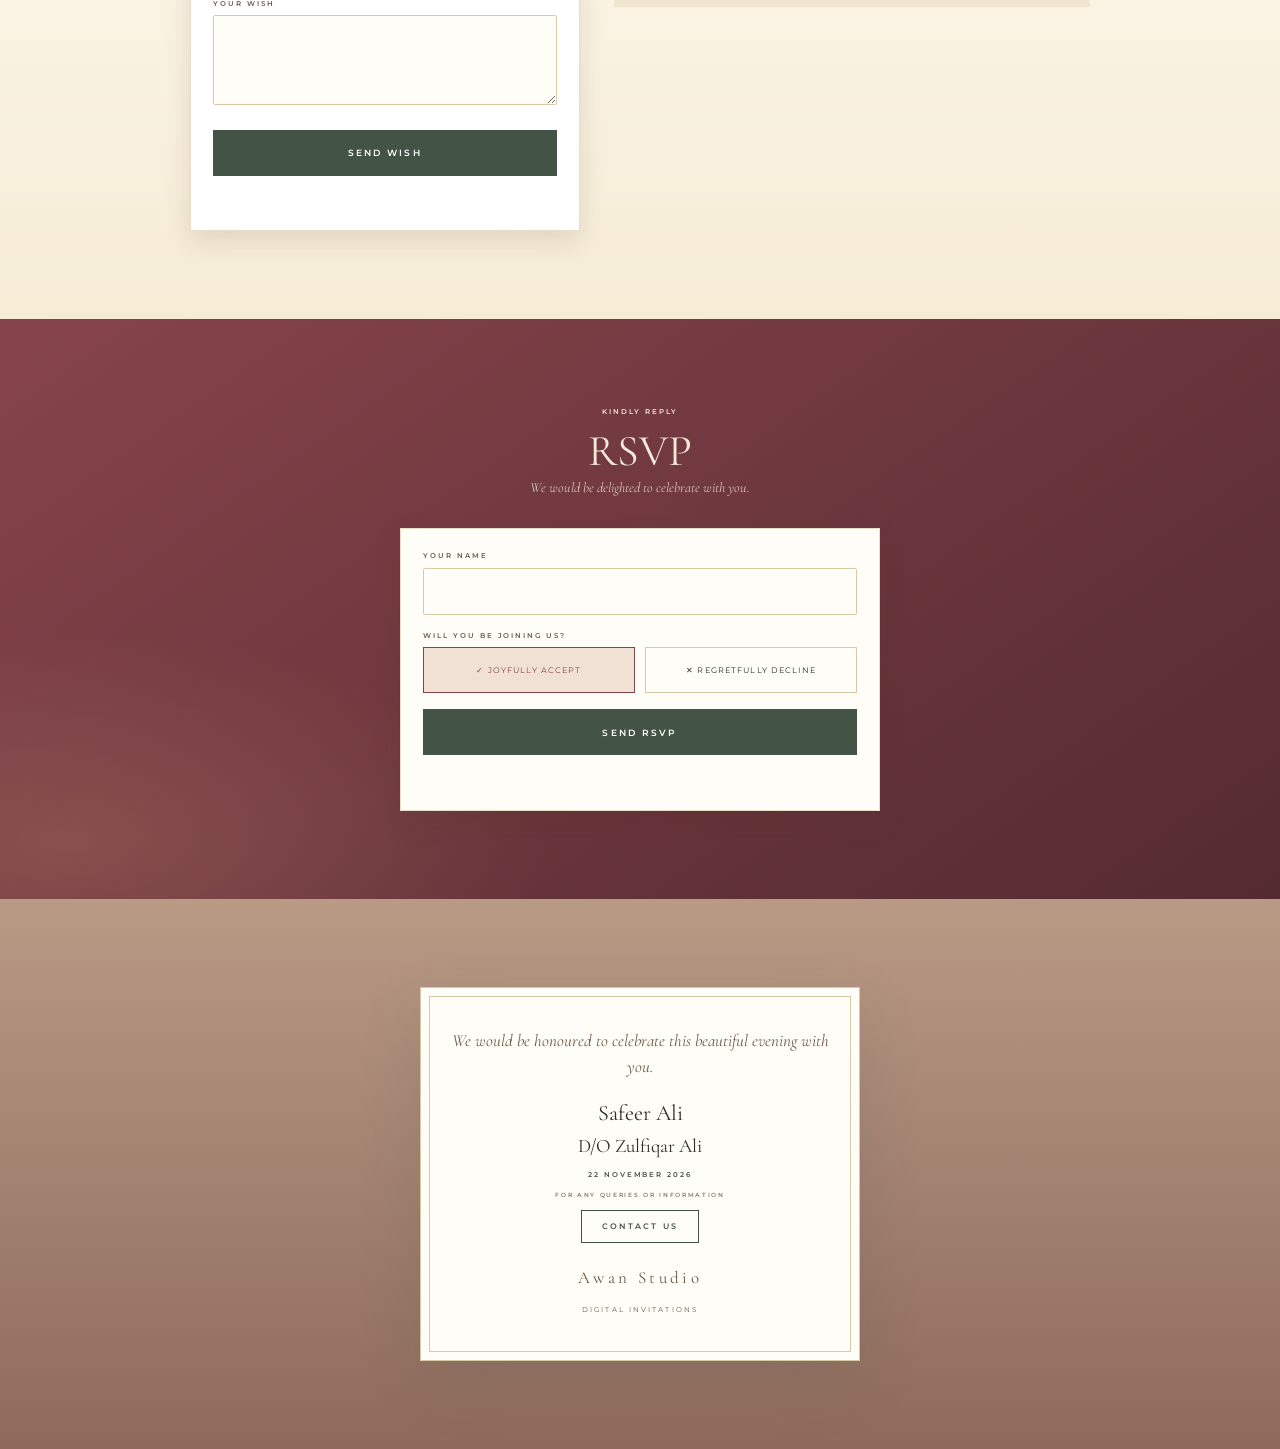
==== commit ea9bf09b: "update" ====
--- a/index.html
+++ b/index.html
@@ -7,6 +7,7 @@
       content="width=device-width, initial-scale=1, viewport-fit=cover"
     />
     <title>Walima Invitation</title>
+    <link rel="icon" type="image/png" href="/couple.webp">
     <link rel="stylesheet" href="/style.css" />
     <link
       href="https://fonts.googleapis.com/css2?family=Cormorant+Garamond:ital,wght@0,400;0,500;0,600;1,400&family=Montserrat:wght@400;500;600&family=Amiri&display=swap"
@@ -187,7 +188,7 @@
       <div class="lb" id="evd" style="font-size: 8px"></div>
       <div class="big" data-t="eventUp"></div>
       <div class="dot">❁</div>
-      <div class="lb" style="font-size: 7px">Night Function</div>
+      <div class="lb" style="font-size: 7px">Day Function</div>
       <p
         class="lb"
         style="margin-top: 6px; font-size: 8px; color: #f3ead8"
@@ -263,7 +264,7 @@
         <p style="font-size: 22px; margin-top: 16px" data-t="name"></p>
         <p style="font-size: 19px" data-t="subtitle"></p>
         <div class="lb" style="font-size: 7px; margin: 10px 0">
-          11 October 2026
+          22 November 2026
         </div>
         <div class="lb" style="font-size: 6px; color: #8a7a68">
           For any queries or information
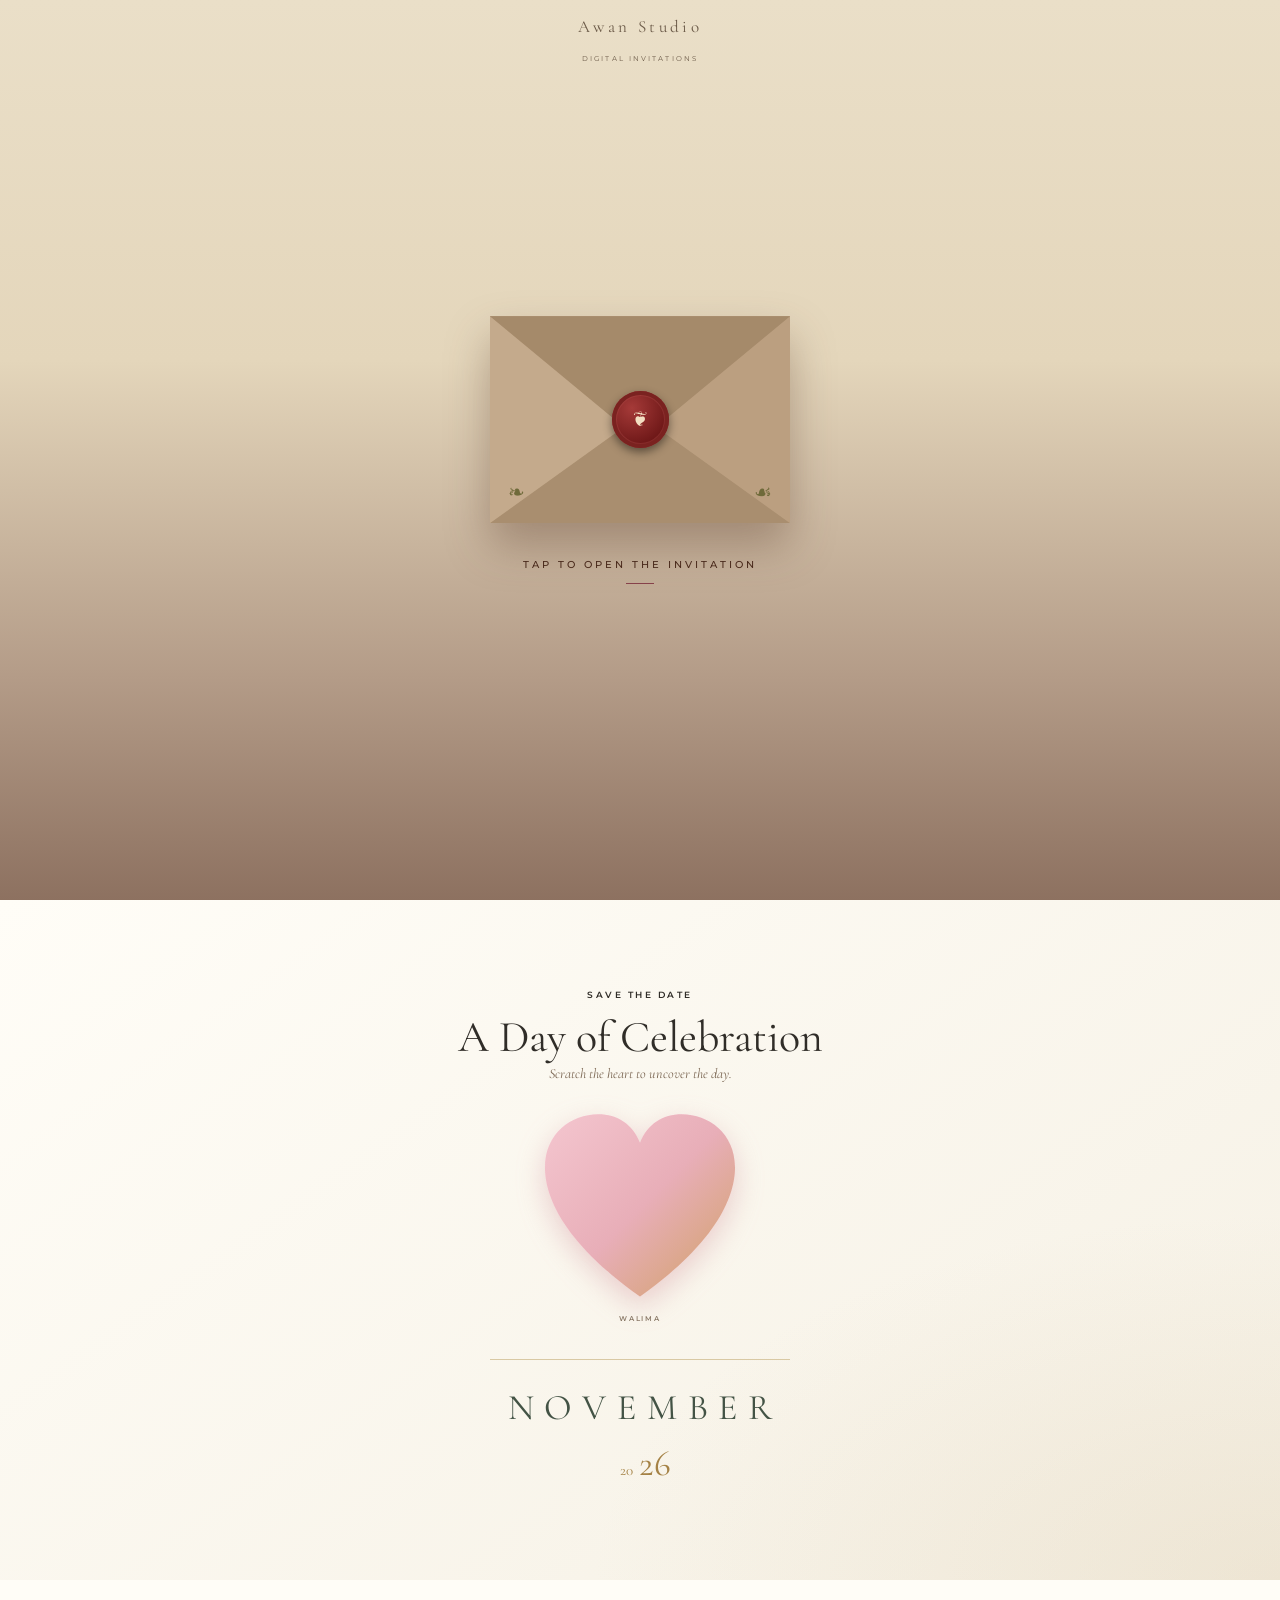
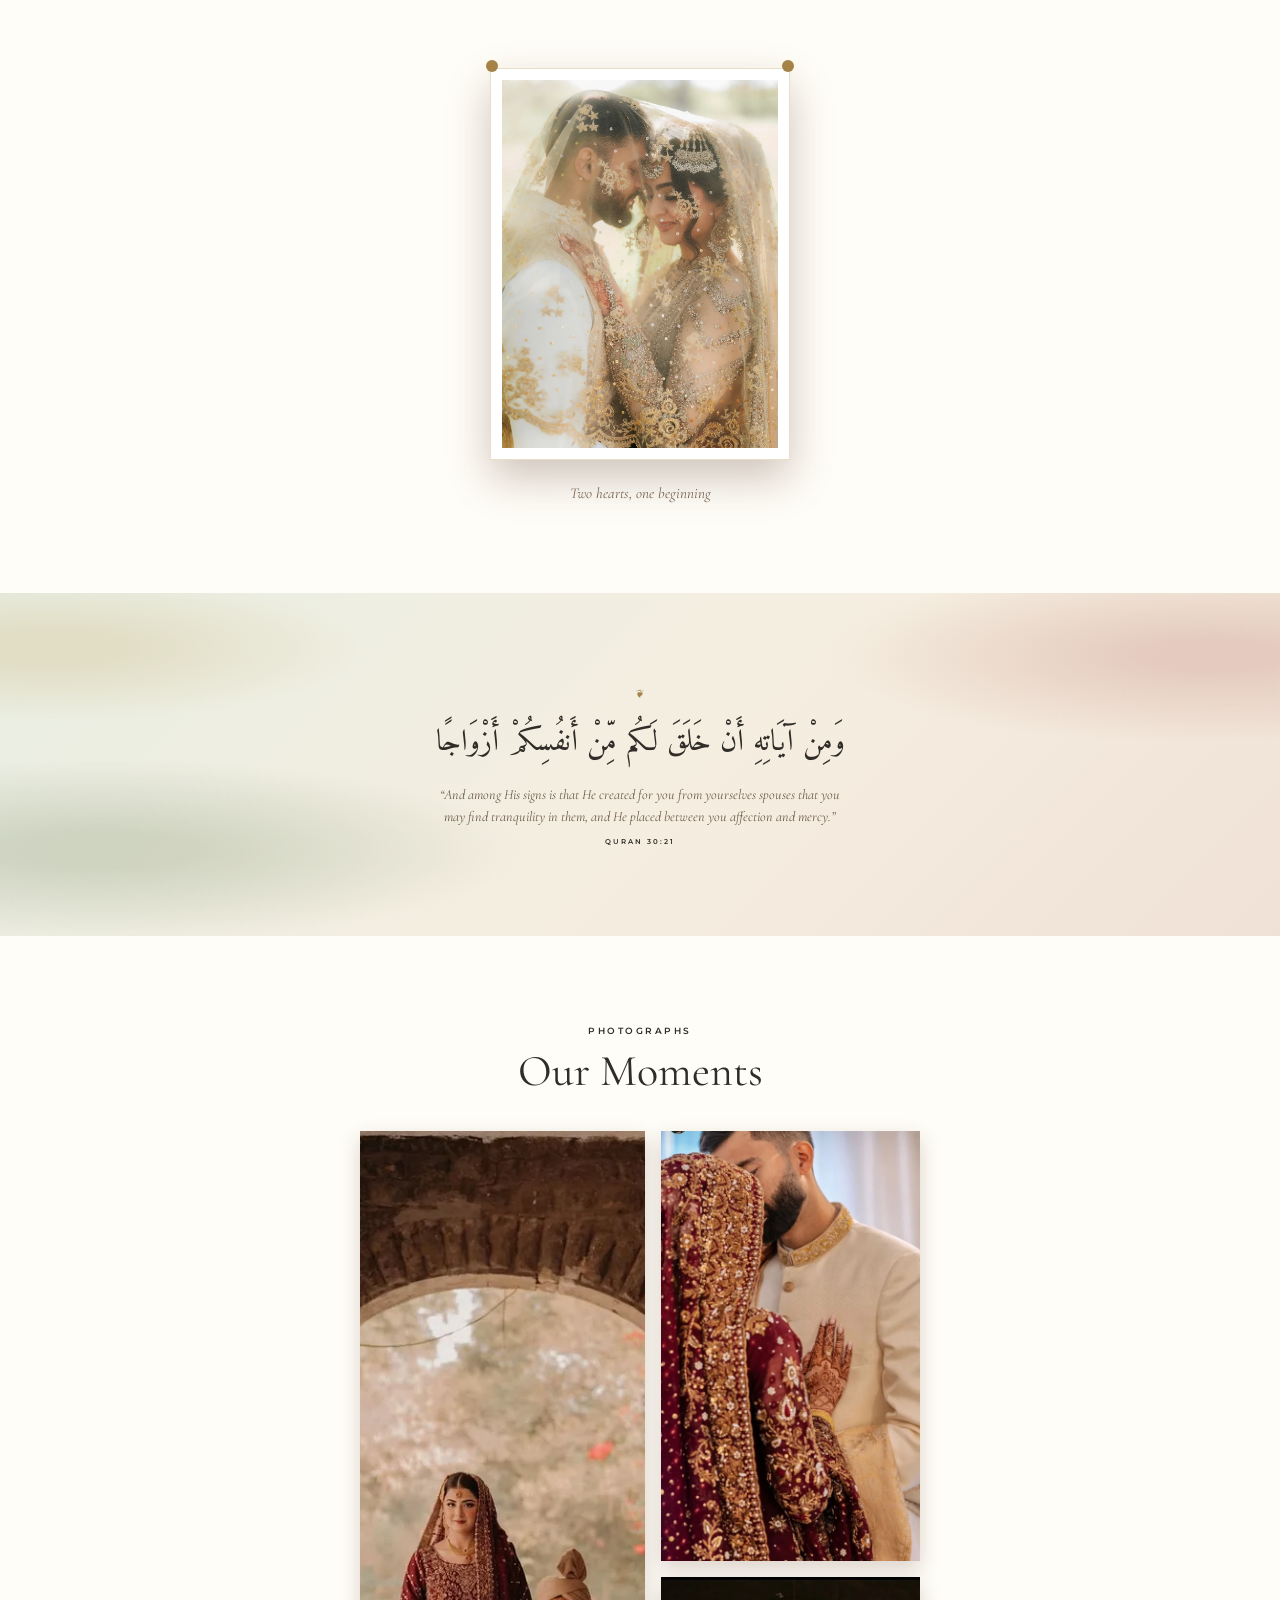
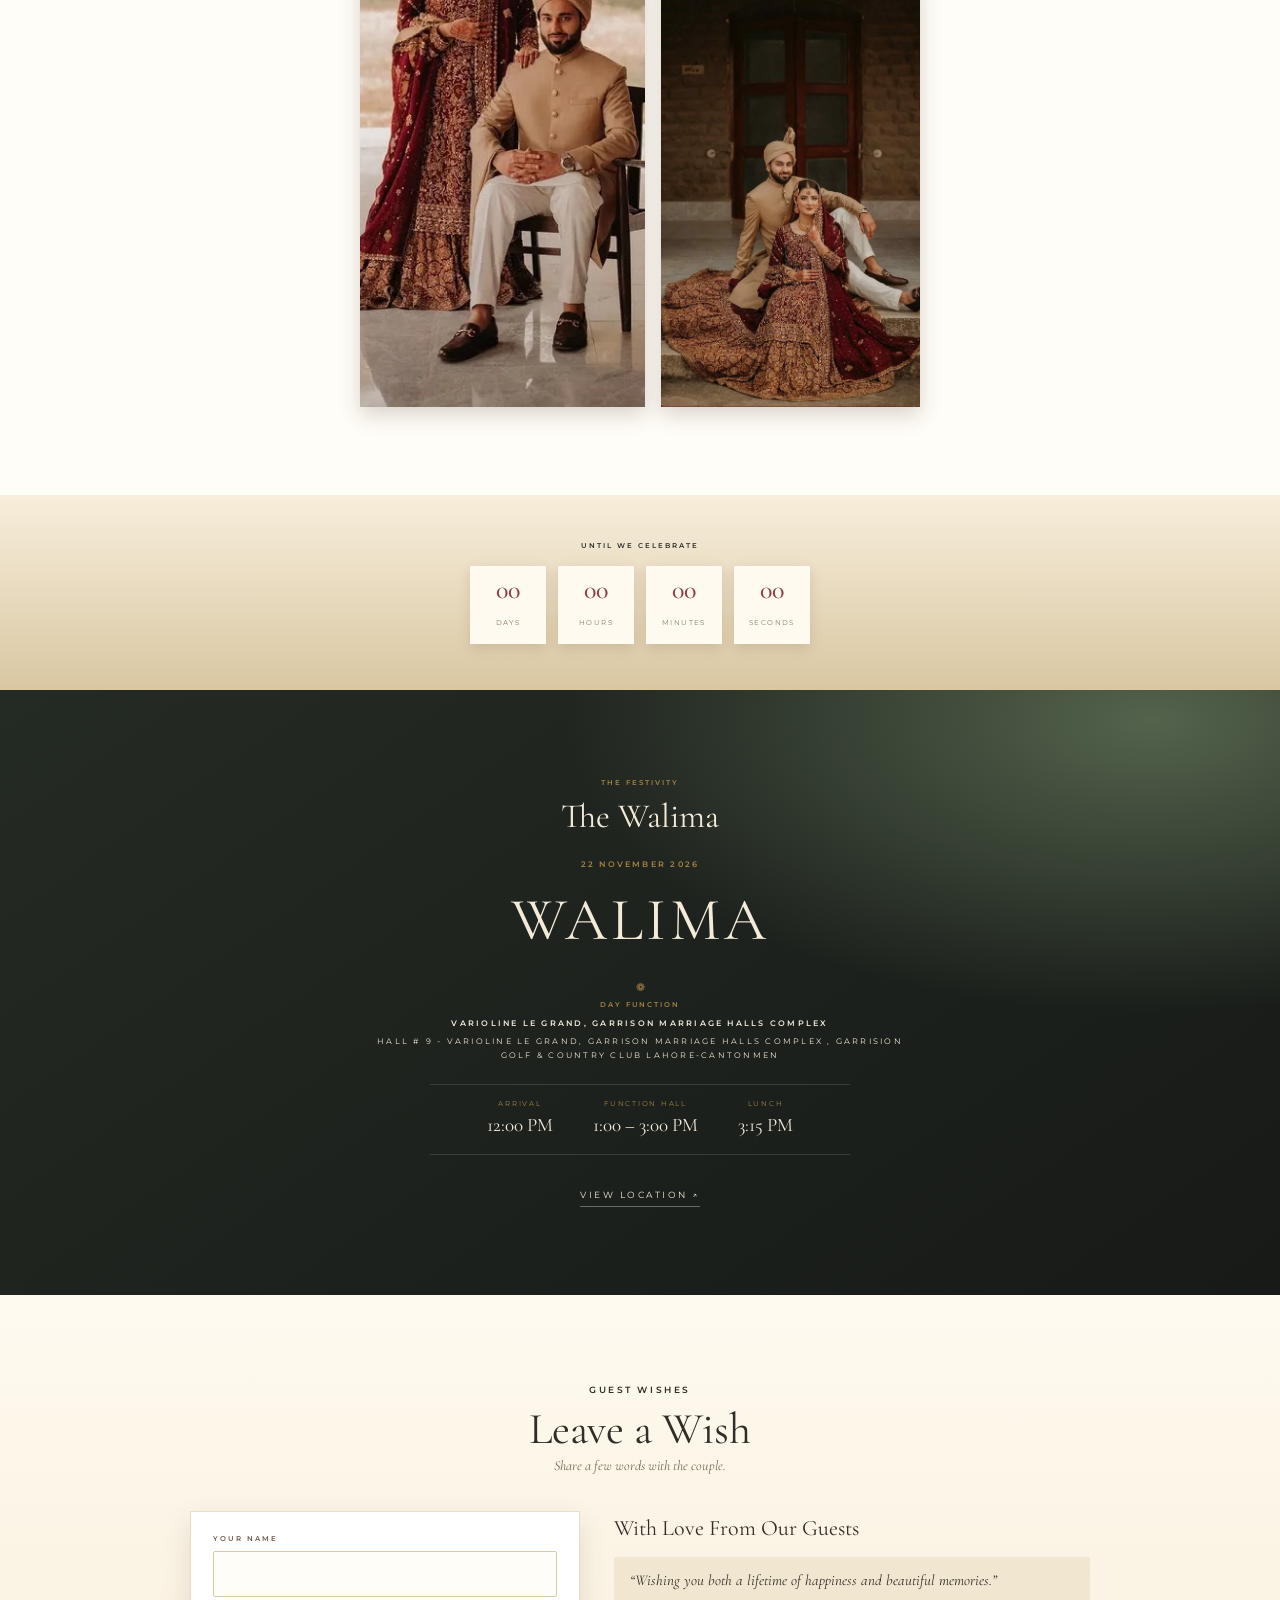
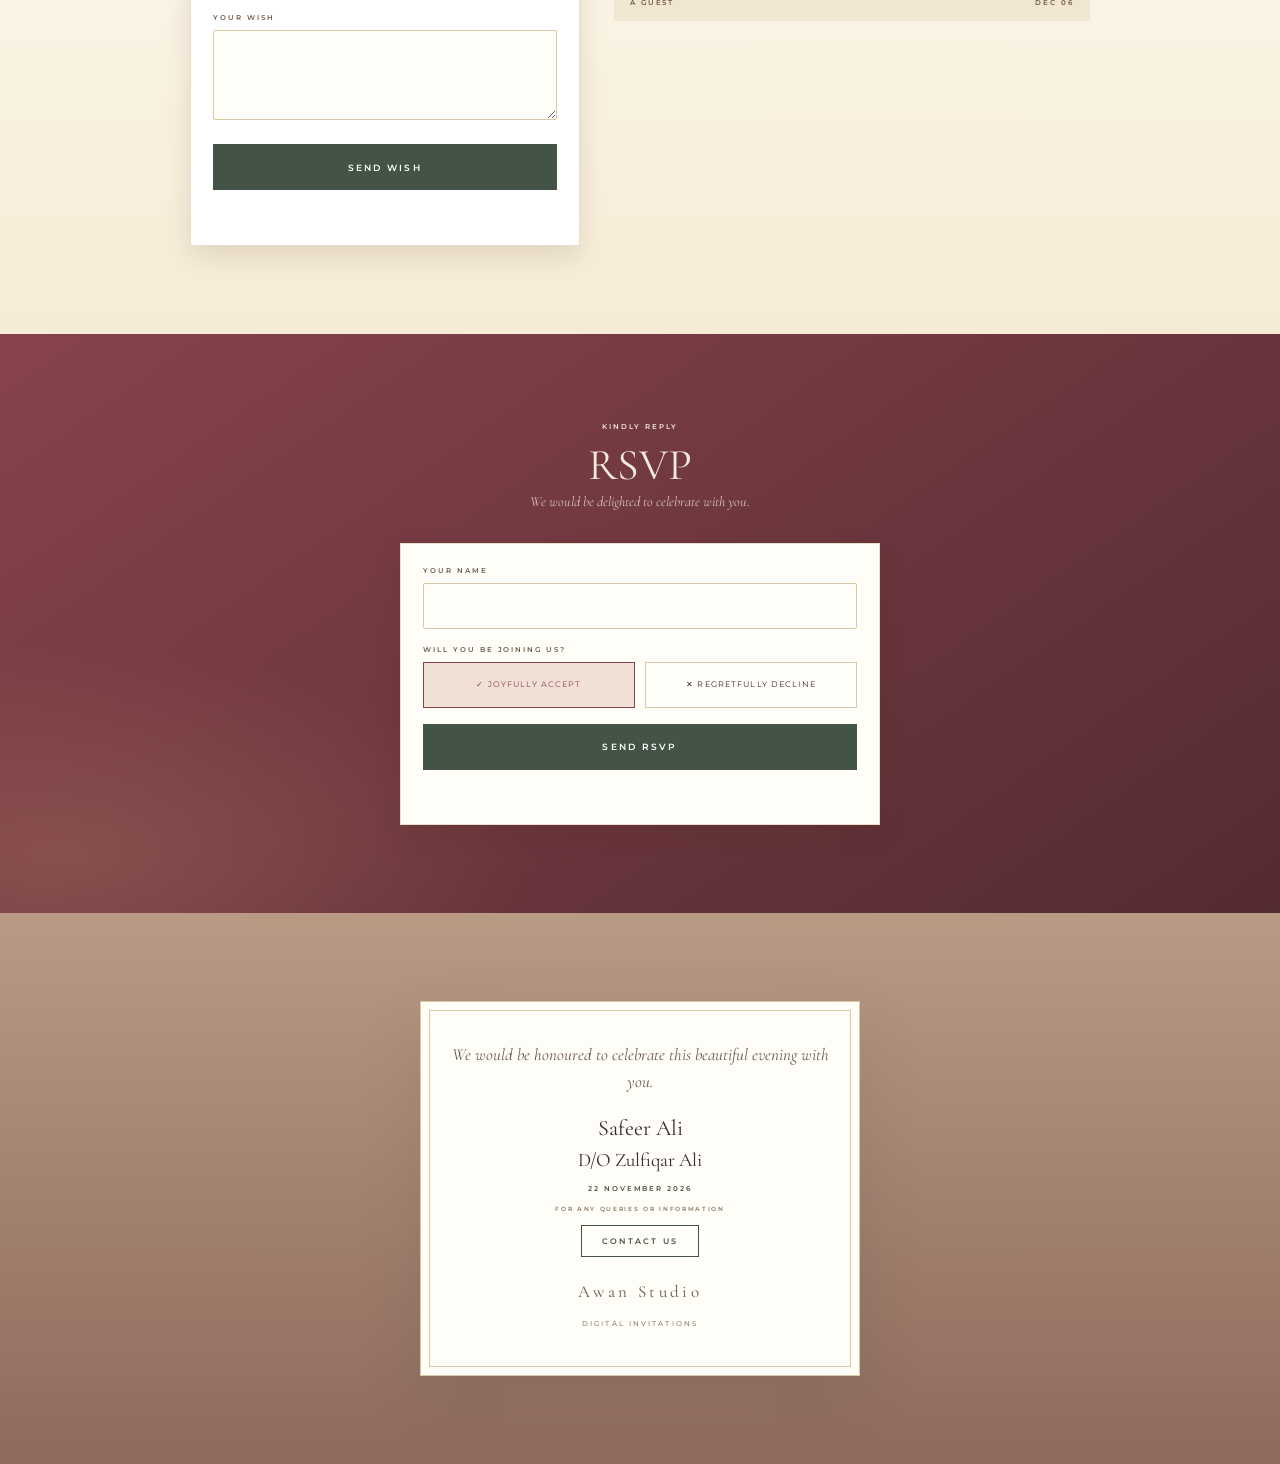
==== commit ae838cee: "updat hall name" ====
--- a/index.html
+++ b/index.html
@@ -24,8 +24,8 @@
         eventName: "Walima",
         dateISO: "22 Nov 2026",
         dateText: ["22nd", "November", "2026"],
-        venue: "Garrison Golf & Country Club",
-        address: "Hall Number 09, Garrison Golf & Country Club, Near Army Museum, Lahore",
+        venue: " Varioline Le Grand, Garrison Marriage Halls Complex",
+        address: "Hall # 9 - Varioline Le Grand, Garrison Marriage Halls Complex , Garrision Golf & Country Club Lahore-Cantonmen",
         mapUrl: "https://maps.app.goo.gl/doRxfxPV8qxBjaGDA",
         times: [
           ["ARRIVAL", "12:00 PM"],
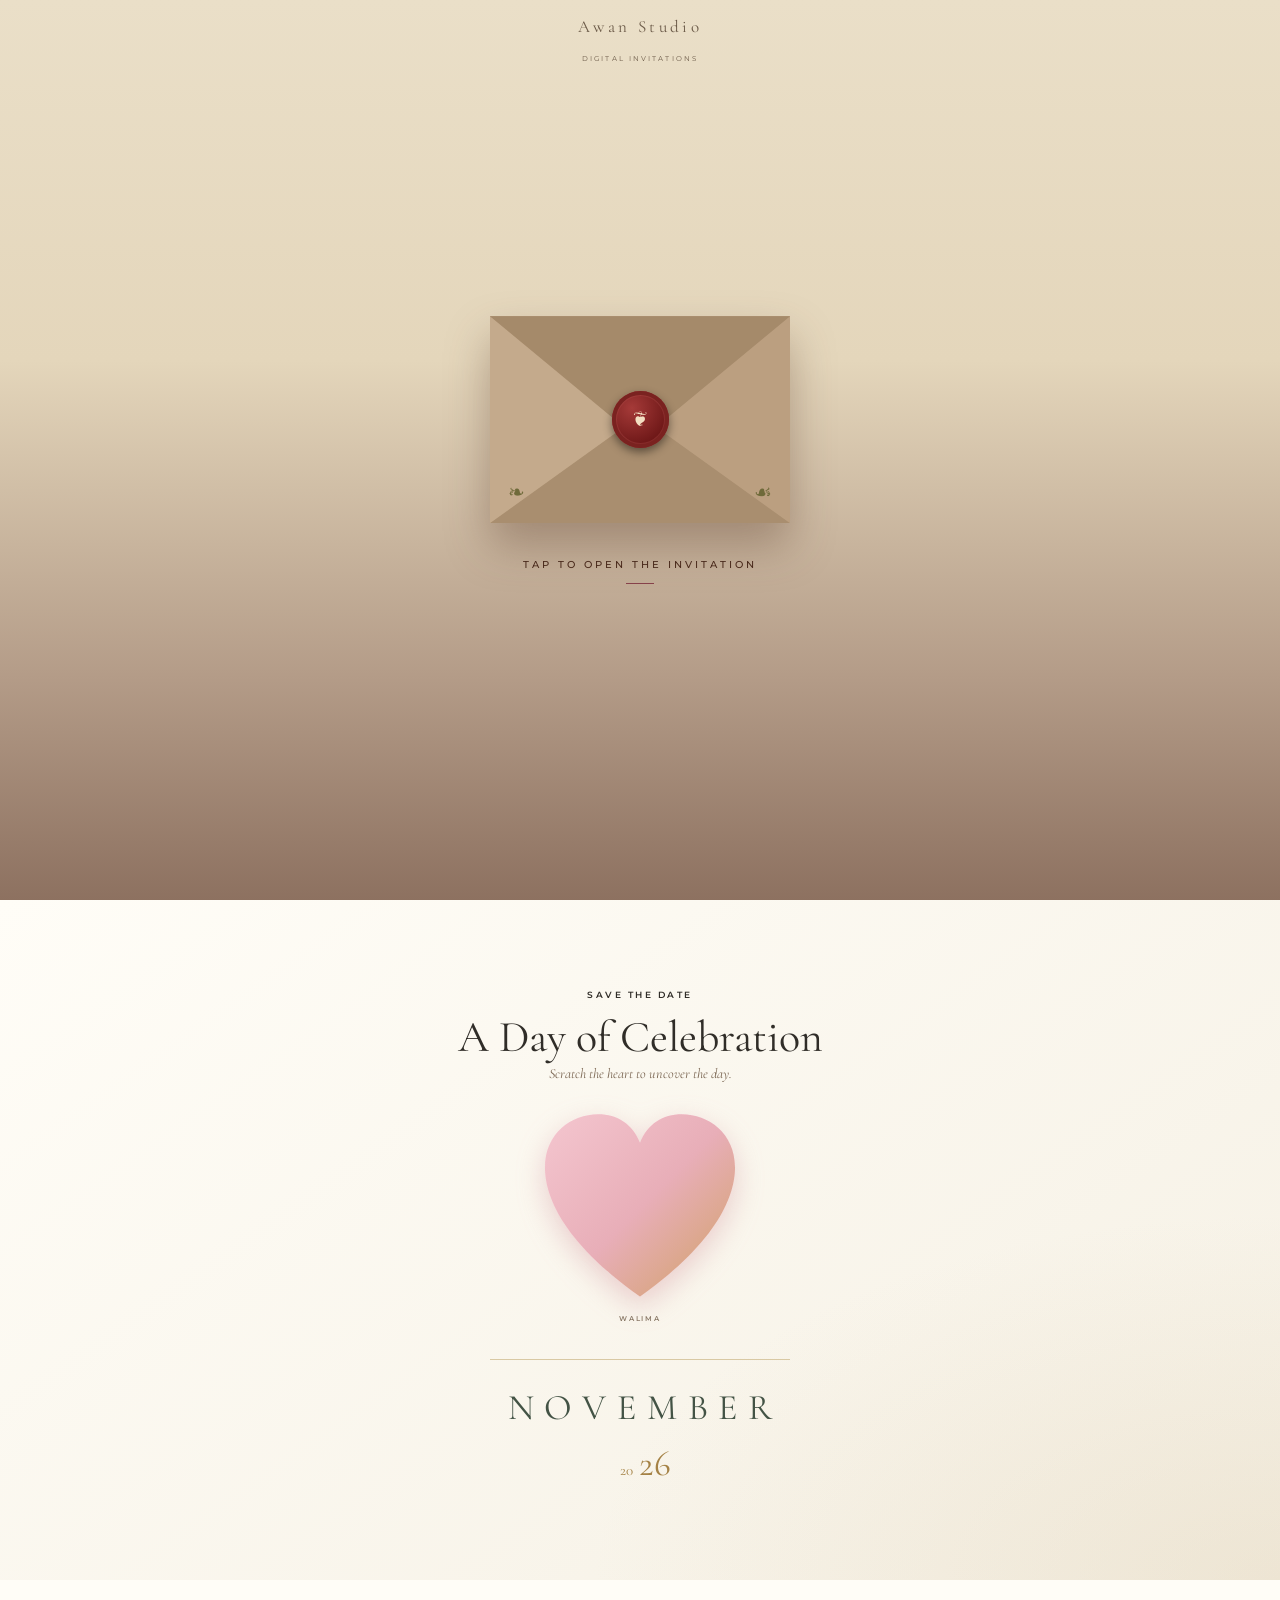
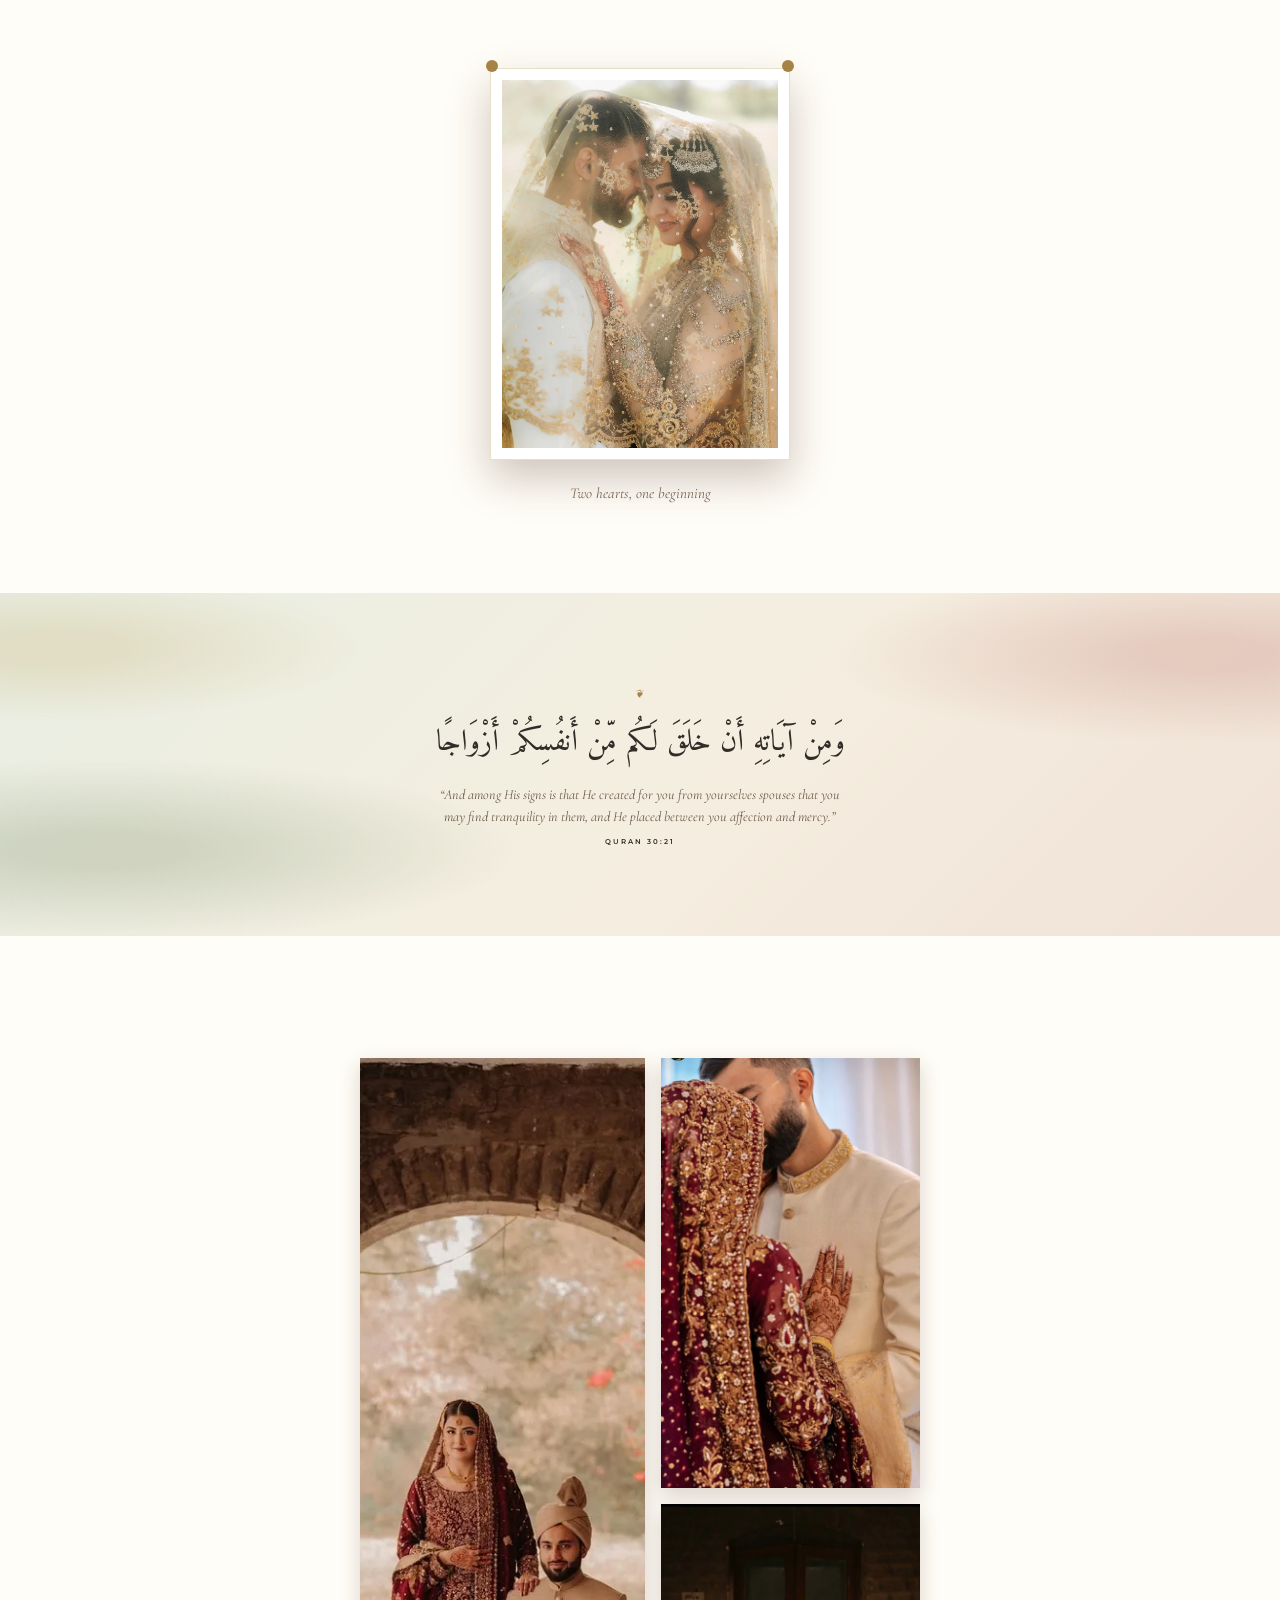
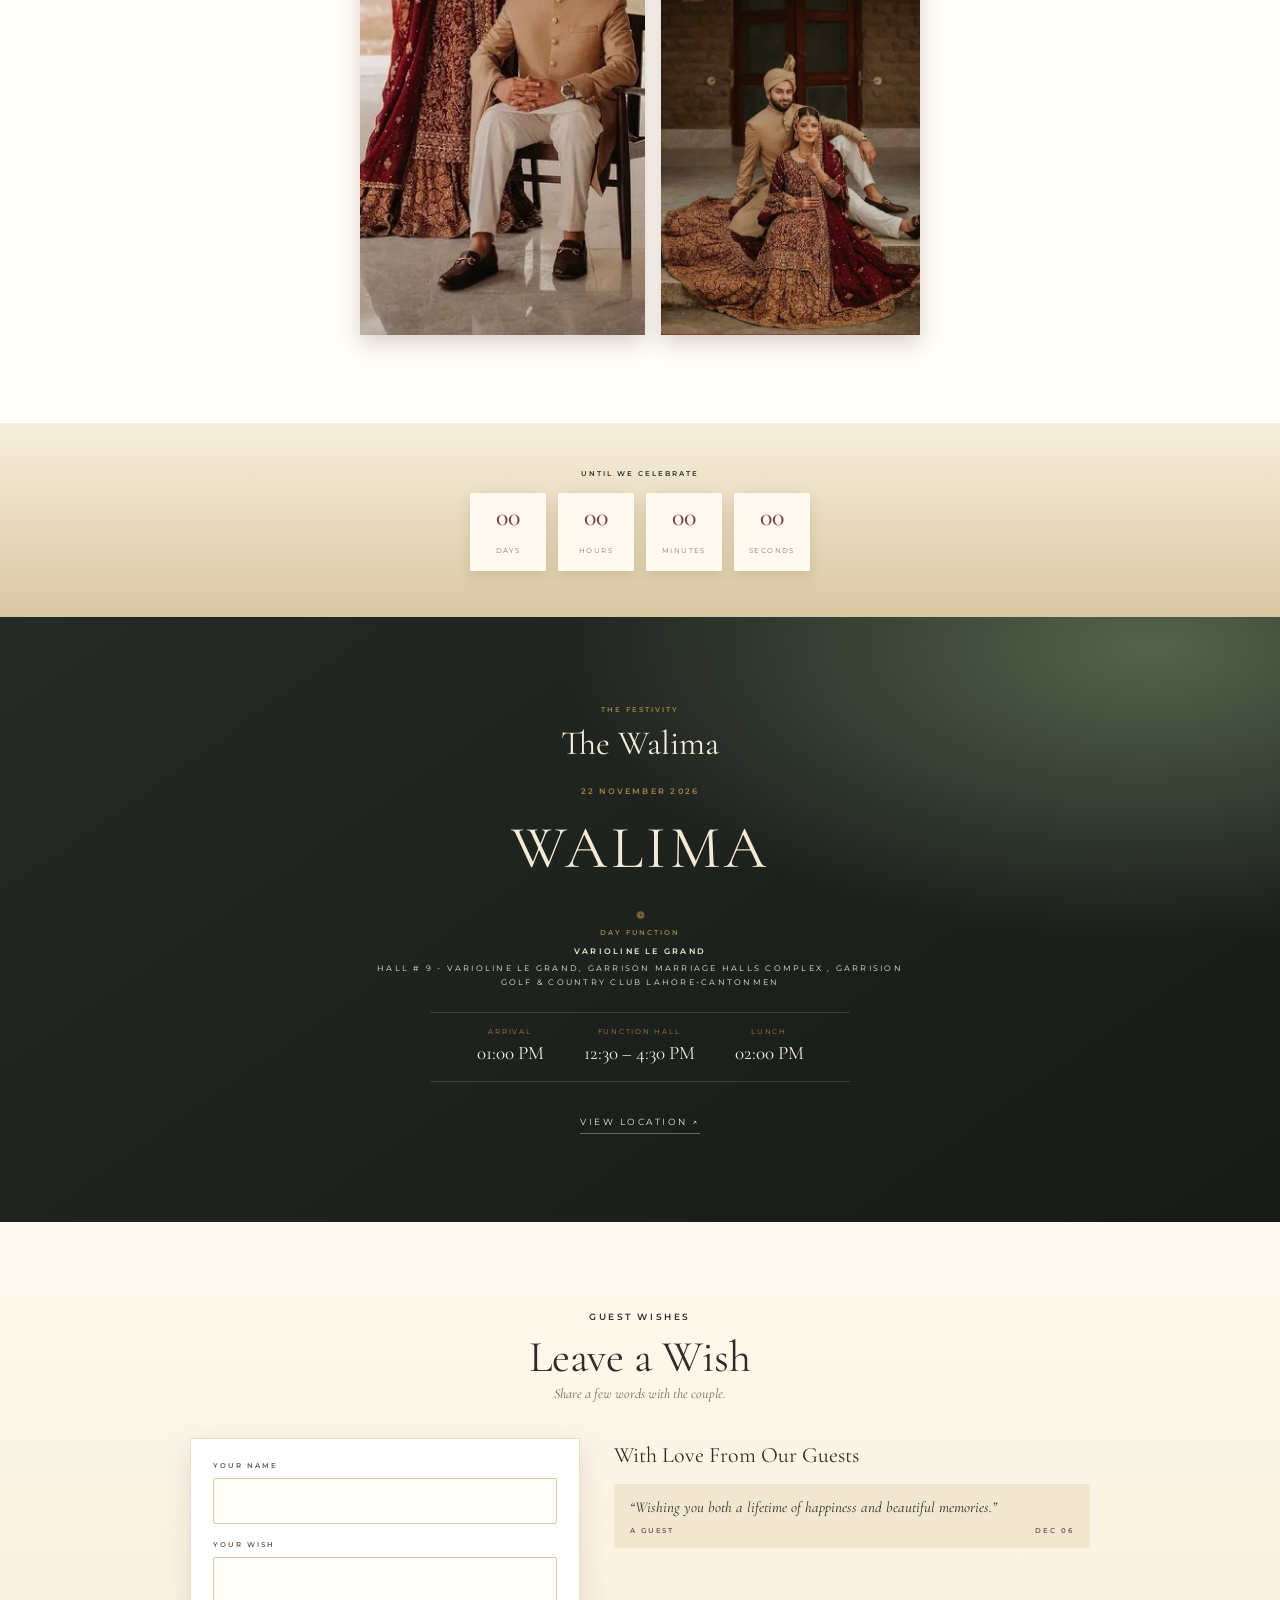
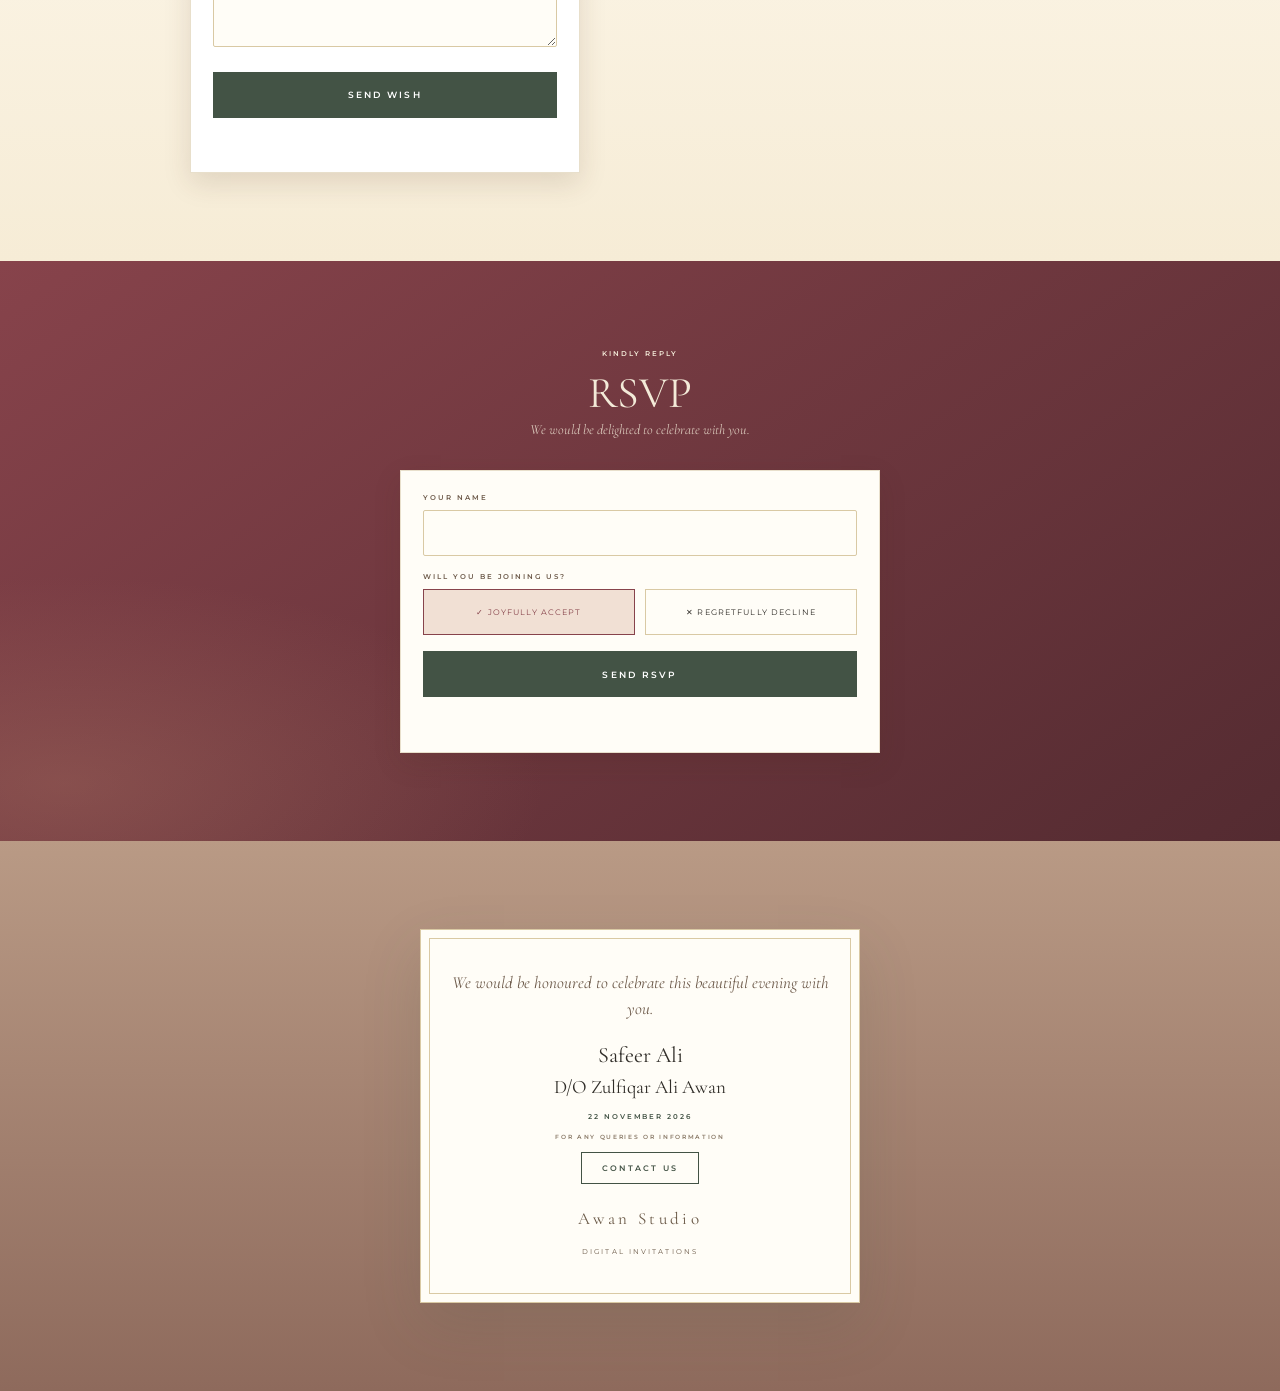
==== commit f36b57a9: "minor changes" ====
--- a/index.html
+++ b/index.html
@@ -20,17 +20,17 @@
       const CONFIG = {
         studio: "Awan Studio",
         name: "Safeer Ali",
-        subtitle: "D/O Zulfiqar Ali",
+        subtitle: "D/O Zulfiqar Ali Awan",
         eventName: "Walima",
         dateISO: "22 Nov 2026",
         dateText: ["22nd", "November", "2026"],
-        venue: " Varioline Le Grand, Garrison Marriage Halls Complex",
+        venue: "Varioline Le Grand",
         address: "Hall # 9 - Varioline Le Grand, Garrison Marriage Halls Complex , Garrision Golf & Country Club Lahore-Cantonmen",
         mapUrl: "https://maps.app.goo.gl/doRxfxPV8qxBjaGDA",
         times: [
-          ["ARRIVAL", "12:00 PM"],
-          ["FUNCTION HALL", "1:00 – 3:00 PM"],
-          ["LUNCH", "3:15 PM"],
+          ["ARRIVAL", "01:00 PM"],
+          ["FUNCTION HALL", "12:30 – 4:30 PM"],
+          ["LUNCH", "02:00 PM"],
         ],
         whatsapp: "923041214513",
         photos: ["/couple.webp", "/img1.webp", "/img2.webp", "/img3.webp"], // put your photos in /img
@@ -148,8 +148,8 @@
     </section>
 
     <section style="background: var(--cream)">
-      <div class="lb">Photographs</div>
-      <h2 style="margin-top: 8px">Our Moments</h2>
+      <!-- <div class="lb">Photographs</div>
+      <h2 style="margin-top: 8px">Our Moments</h2> -->
       <div class="moments">
         <img
           class="ph"
--- a/style.css
+++ b/style.css
@@ -255,7 +255,7 @@
         margin: 6px 0 14px;
       }
       .card h1 {
-        font-size: 34px;
+        font-size: 25px;
         color: #2b2019;
       }
       .card i {
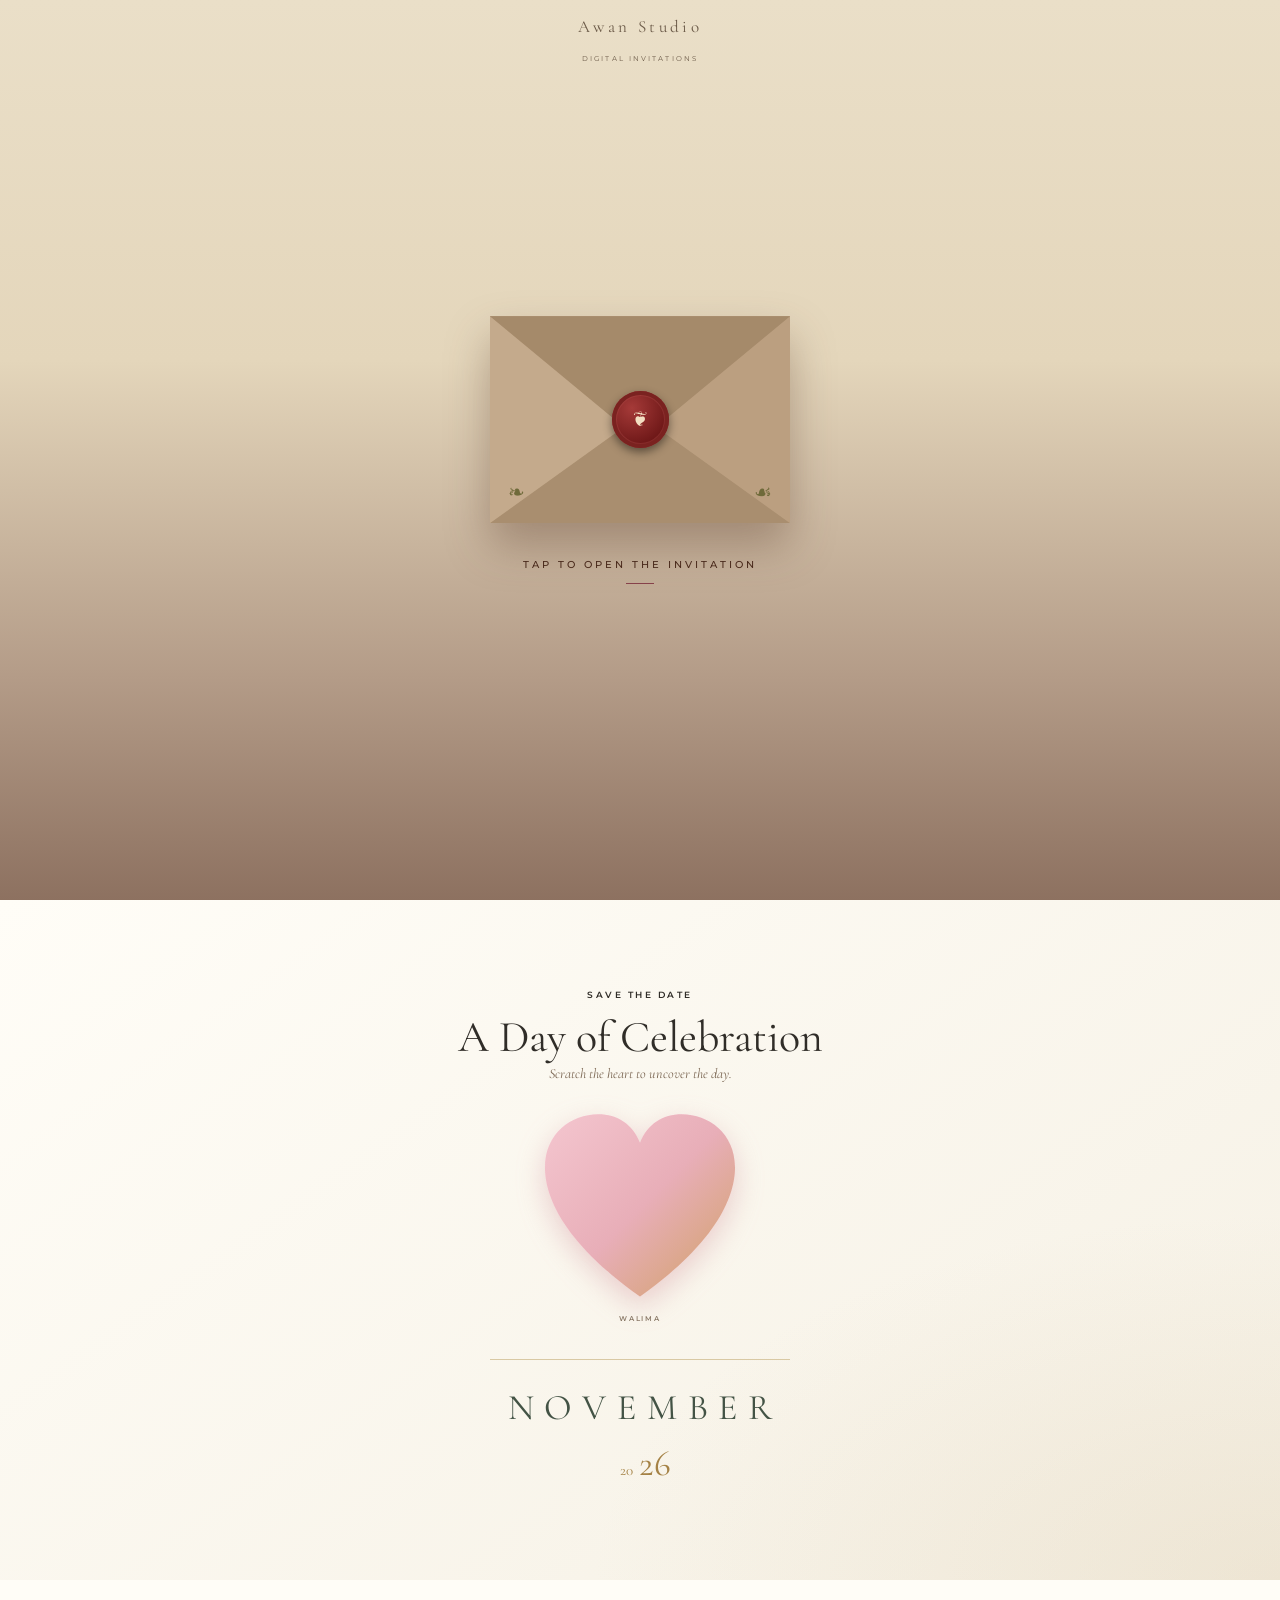
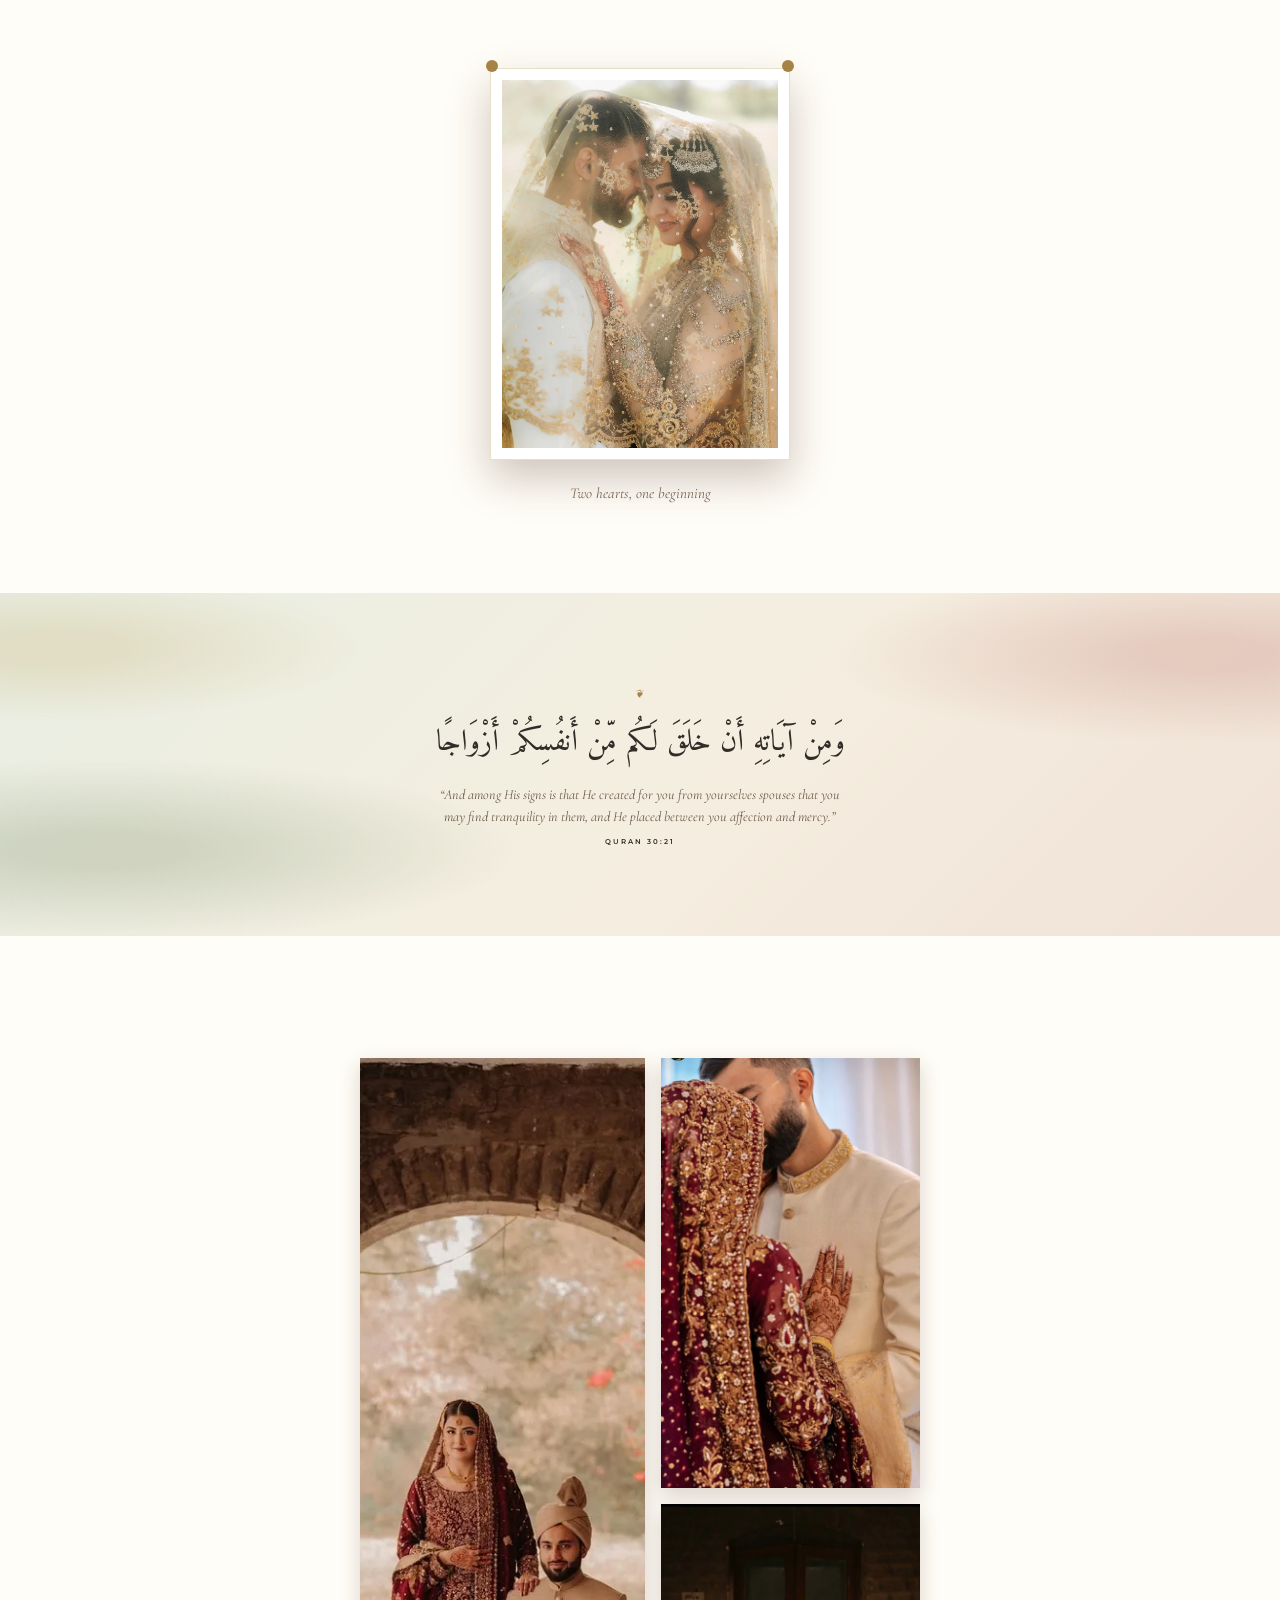
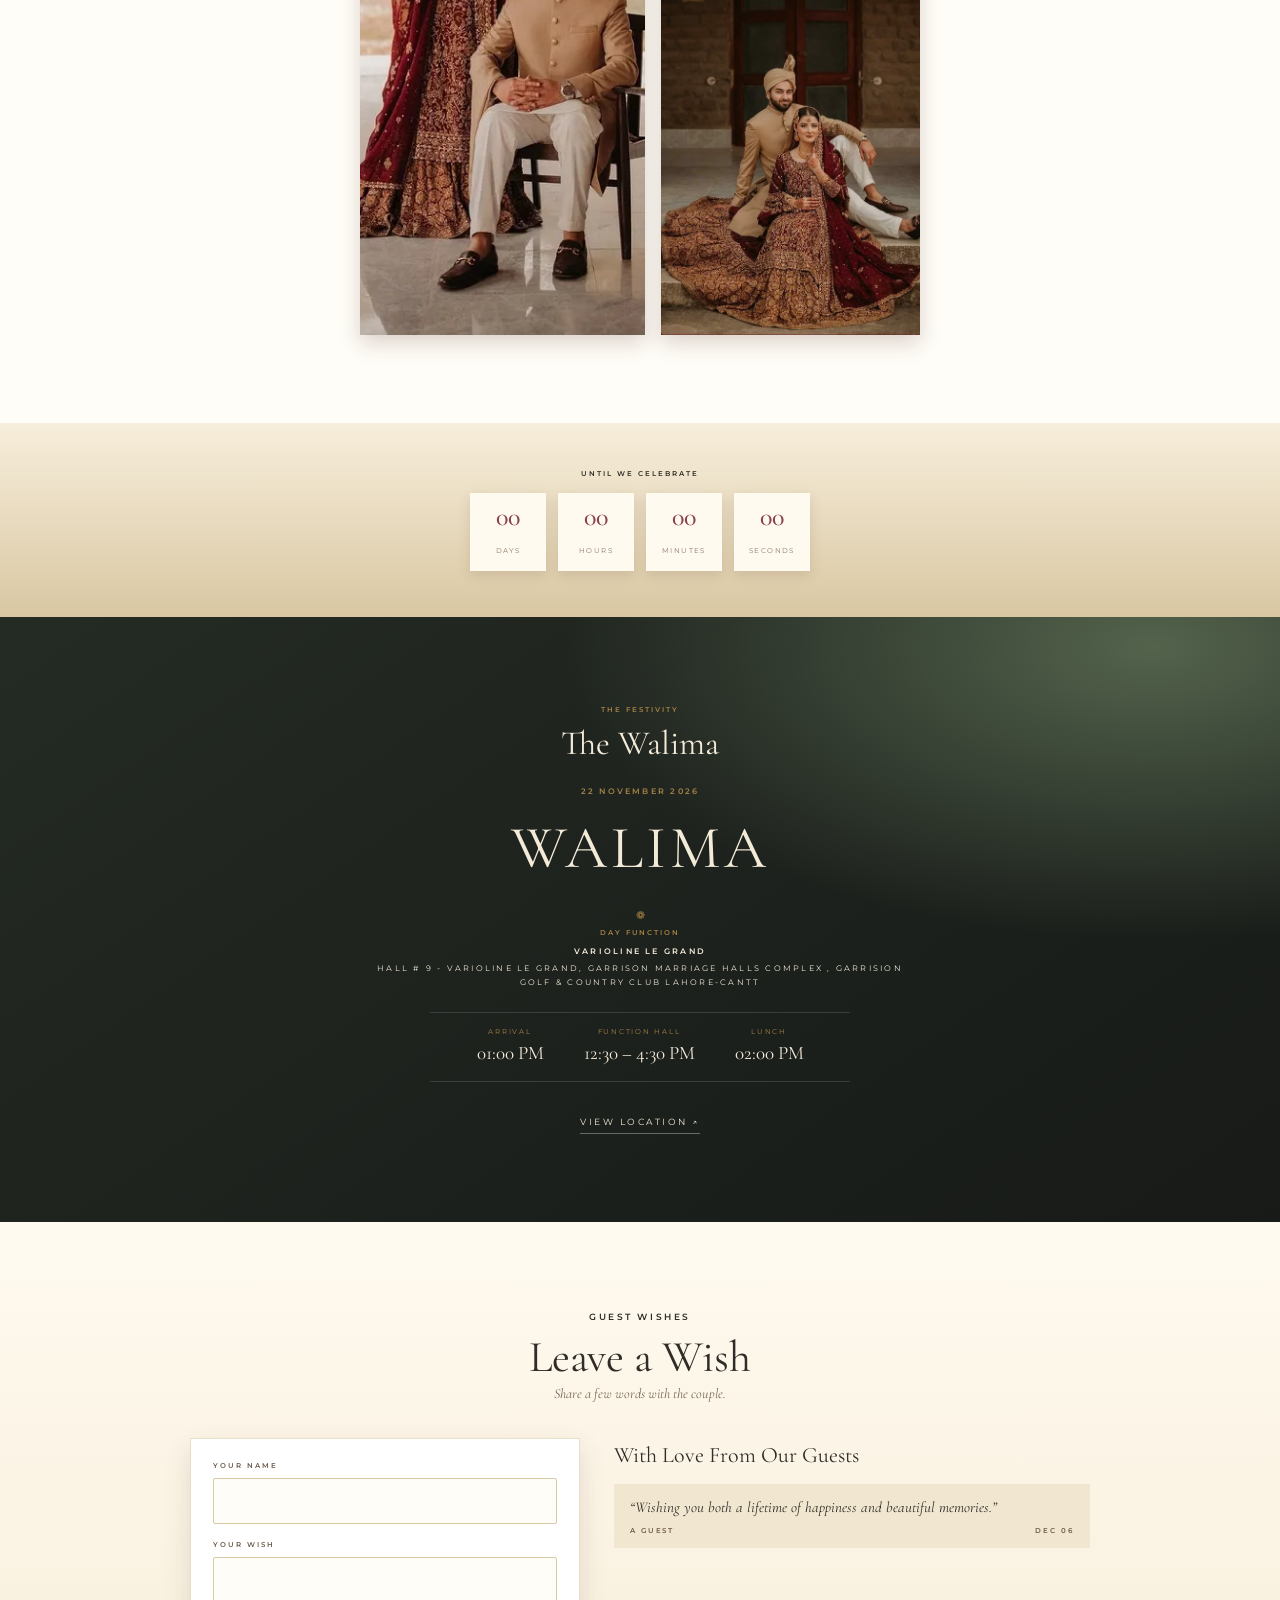
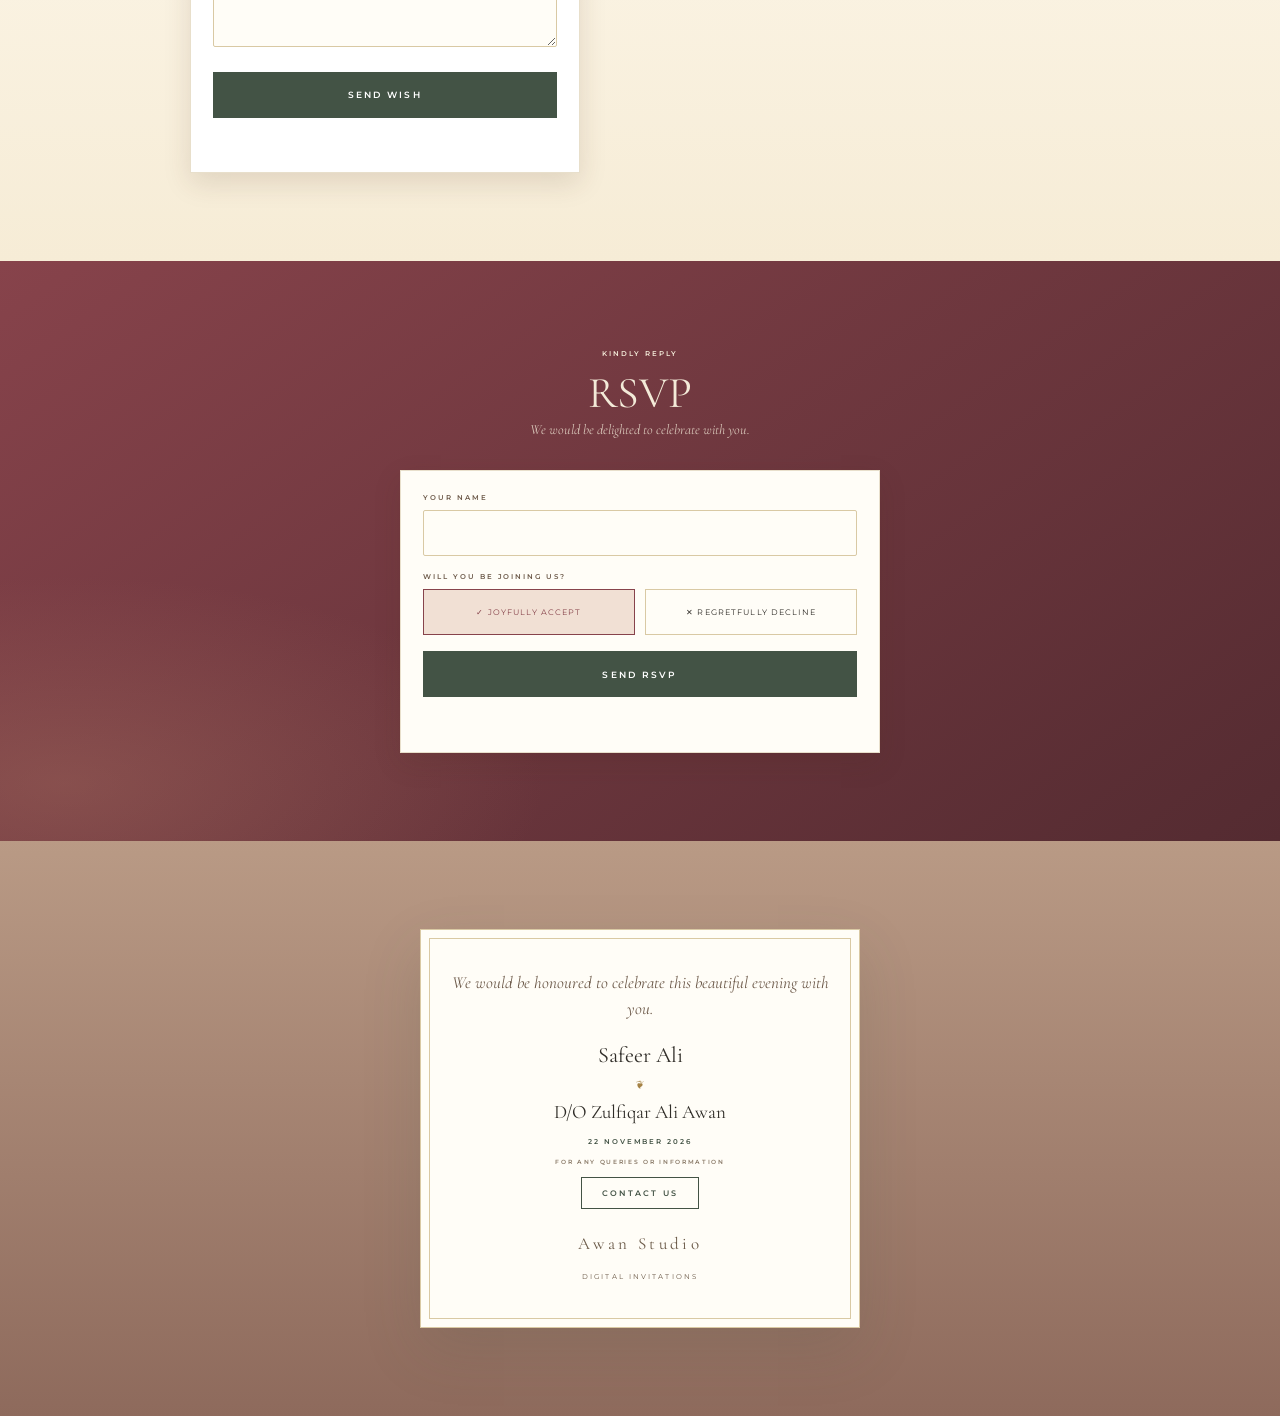
==== commit 5a25aa12: "update" ====
--- a/index.html
+++ b/index.html
@@ -7,7 +7,7 @@
       content="width=device-width, initial-scale=1, viewport-fit=cover"
     />
     <title>Walima Invitation</title>
-    <link rel="icon" type="image/png" href="/couple.webp">
+    <link rel="icon" type="image/png" href="/couple.webp" />
     <link rel="stylesheet" href="/style.css" />
     <link
       href="https://fonts.googleapis.com/css2?family=Cormorant+Garamond:ital,wght@0,400;0,500;0,600;1,400&family=Montserrat:wght@400;500;600&family=Amiri&display=swap"
@@ -25,7 +25,8 @@
         dateISO: "22 Nov 2026",
         dateText: ["22nd", "November", "2026"],
         venue: "Varioline Le Grand",
-        address: "Hall # 9 - Varioline Le Grand, Garrison Marriage Halls Complex , Garrision Golf & Country Club Lahore-Cantonmen",
+        address:
+          "Hall # 9 - Varioline Le Grand, Garrison Marriage Halls Complex , Garrision Golf & Country Club Lahore-Cantt",
         mapUrl: "https://maps.app.goo.gl/doRxfxPV8qxBjaGDA",
         times: [
           ["ARRIVAL", "01:00 PM"],
@@ -262,6 +263,7 @@
           We would be honoured to celebrate this beautiful evening with you.
         </p>
         <p style="font-size: 22px; margin-top: 16px" data-t="name"></p>
+          <div class="dot">❦</div>
         <p style="font-size: 19px" data-t="subtitle"></p>
         <div class="lb" style="font-size: 7px; margin: 10px 0">
           22 November 2026
